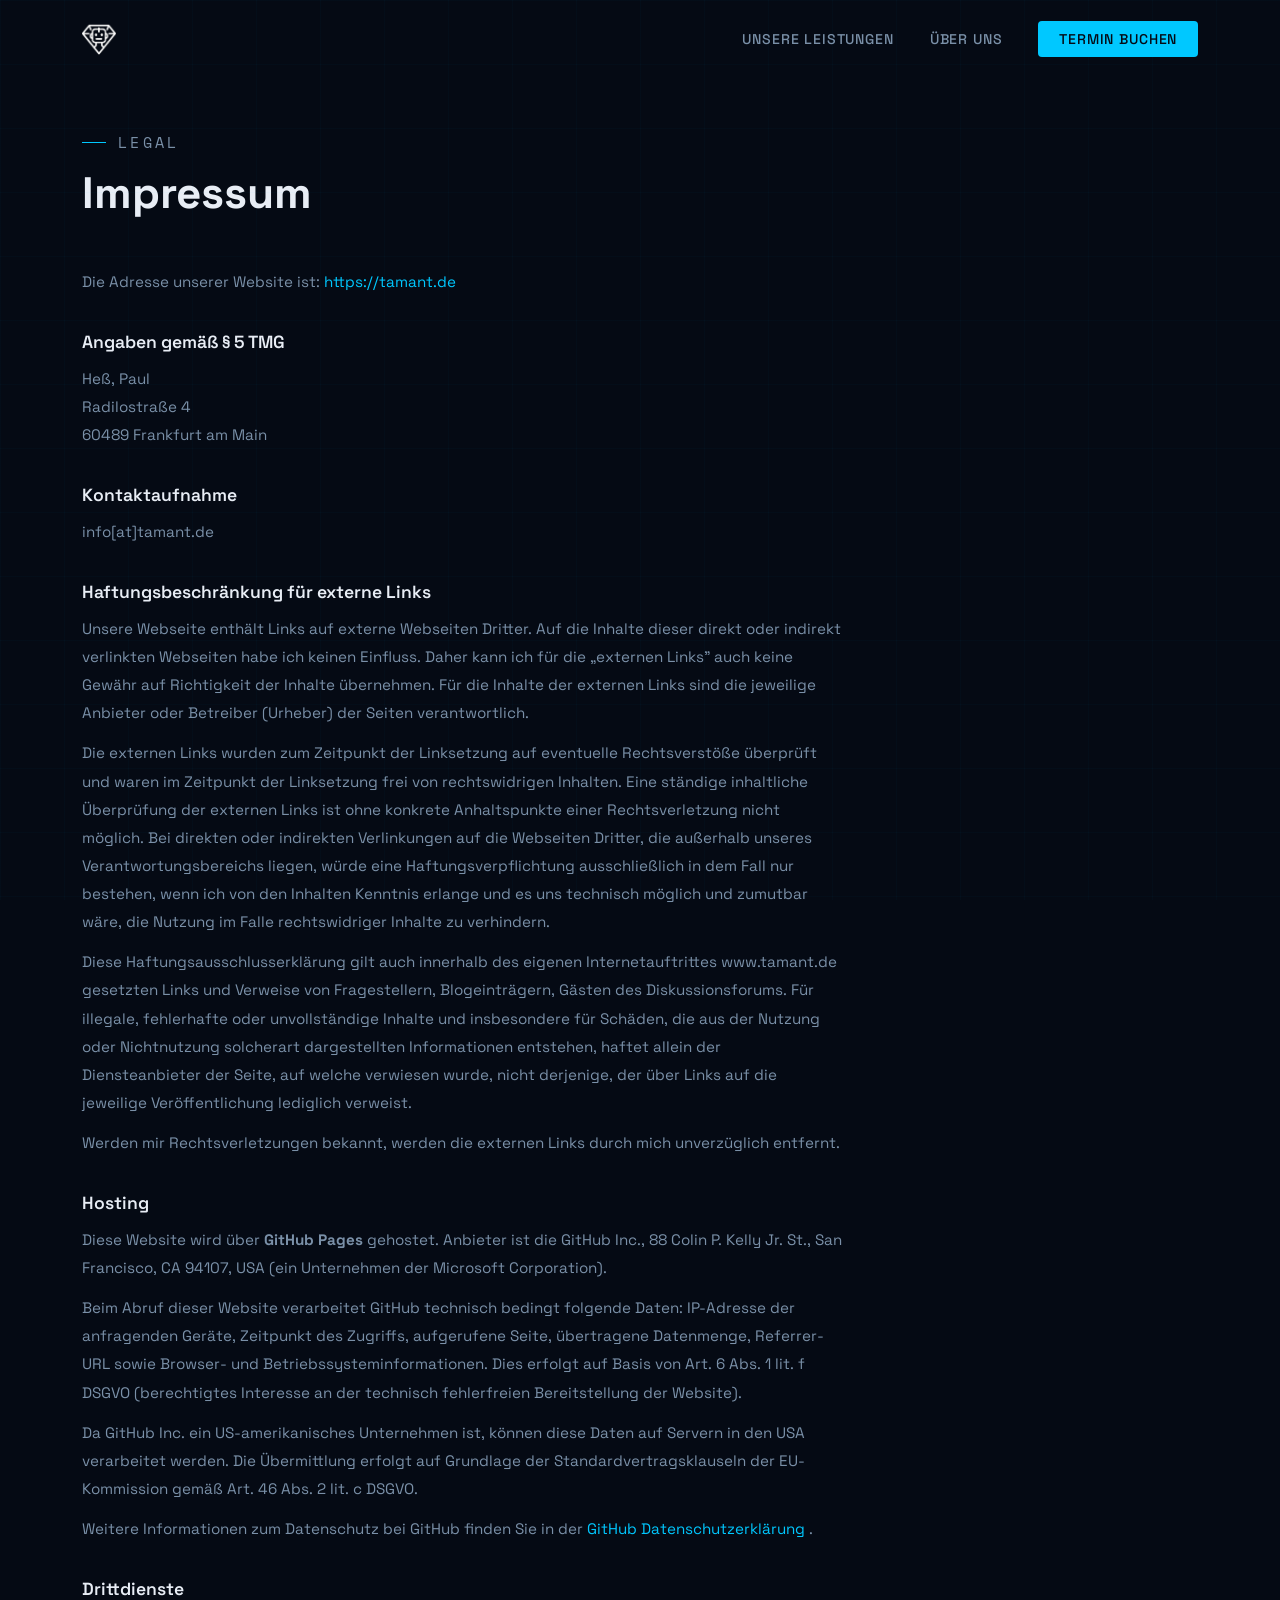
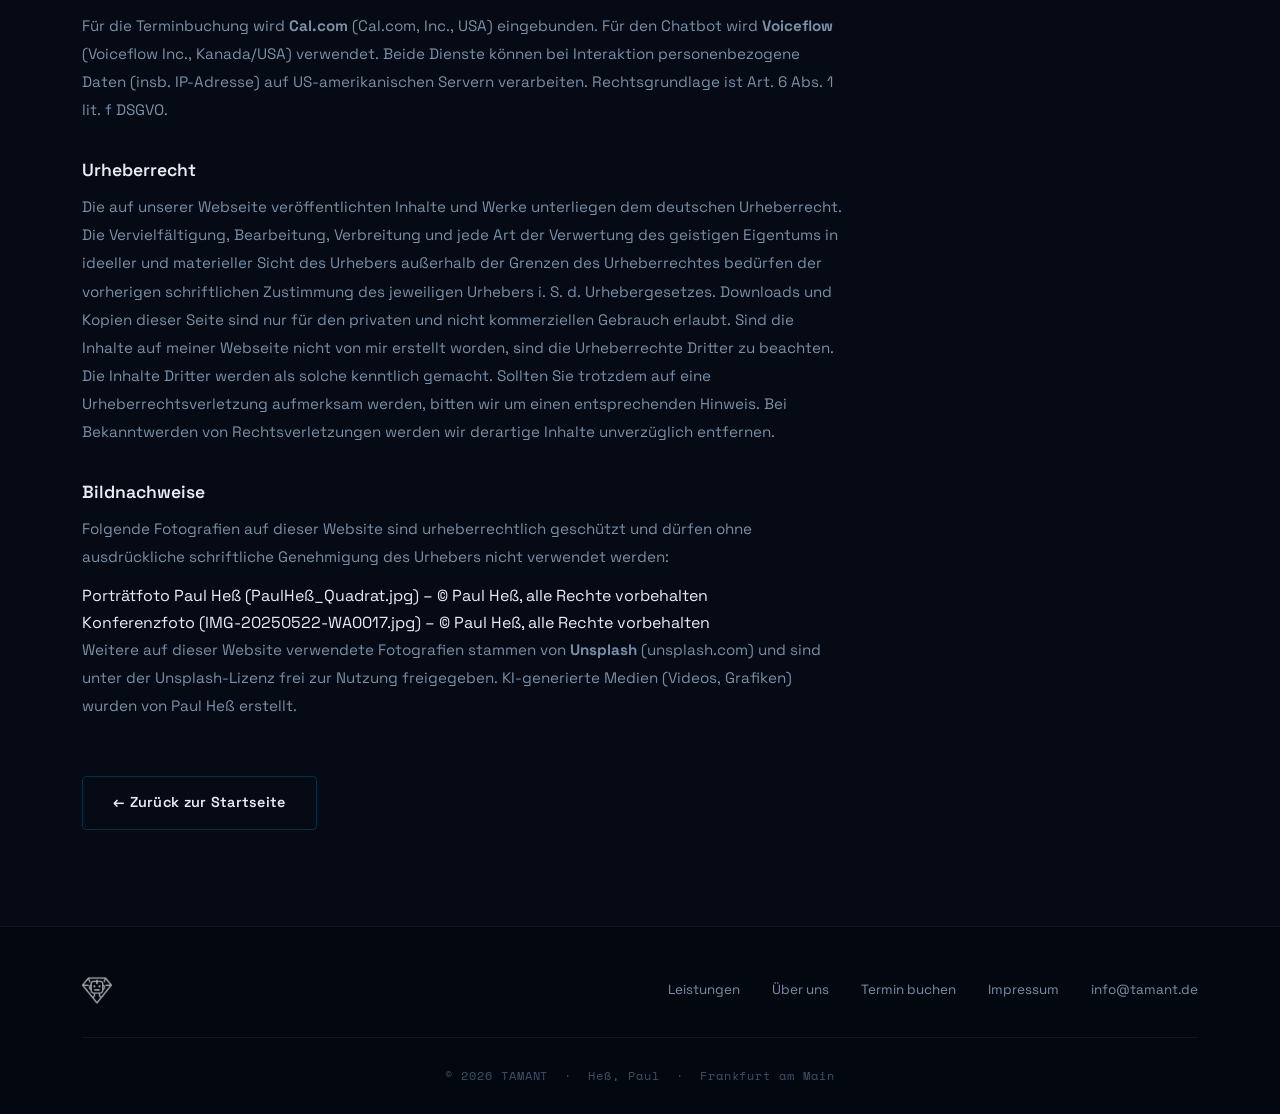
==== impressum.html @ e0c57c05 "Upload Tamant seite komplett" ====
<!DOCTYPE html>
<html lang="de">
<head>
  <meta charset="UTF-8">
  <meta name="viewport" content="width=device-width, initial-scale=1.0">
  <meta name="robots" content="noindex">
  <title>Impressum – TAMANT</title>
  <link rel="stylesheet" href="style.css">
  <link rel="icon" href="Multimedia/TAMANT Logo_schwarz.png" type="image/png">
</head>
<body>

  <!-- Navigation (always scrolled style on inner pages) -->
  <nav class="nav scrolled" id="nav">
    <div class="nav-inner">
      <a href="index.html" class="nav-logo" aria-label="TAMANT – Startseite">
        <img src="Multimedia/TAMANT Logo weiß_quadrat.png" alt="TAMANT Logo">
      </a>
      <ul class="nav-links" id="nav-links">
        <li><a href="index.html#leistungen">Unsere Leistungen</a></li>
        <li><a href="index.html#ueber-uns">Über uns</a></li>
        <li><a href="index.html#termin" class="nav-cta">Termin buchen</a></li>
      </ul>
      <button class="nav-toggle" id="nav-toggle" aria-label="Menü öffnen/schließen" aria-expanded="false">
        <span></span><span></span><span></span>
      </button>
    </div>
  </nav>

  <main class="impressum-page">
    <div class="container">
      <div class="impressum-content">

        <p class="section-tag">Legal</p>
        <h1 style="font-size:2.75rem; margin-bottom:3rem;">Impressum</h1>

        <p>Die Adresse unserer Website ist:
          <a href="https://tamant.de">https://tamant.de</a>
        </p>

        <h2>Angaben gemäß § 5 TMG</h2>
        <address>
          Heß, Paul<br>
          Radilostraße 4<br>
          60489 Frankfurt am Main
        </address>

        <h2>Kontaktaufnahme</h2>
        <p>info[at]tamant.de</p>

        <h2>Haftungsbeschränkung für externe Links</h2>
        <p>
          Unsere Webseite enthält Links auf externe Webseiten Dritter. Auf die
          Inhalte dieser direkt oder indirekt verlinkten Webseiten habe ich
          keinen Einfluss. Daher kann ich für die „externen Links" auch keine
          Gewähr auf Richtigkeit der Inhalte übernehmen. Für die Inhalte der
          externen Links sind die jeweilige Anbieter oder Betreiber (Urheber)
          der Seiten verantwortlich.
        </p>
        <p>
          Die externen Links wurden zum Zeitpunkt der Linksetzung auf
          eventuelle Rechtsverstöße überprüft und waren im Zeitpunkt der
          Linksetzung frei von rechtswidrigen Inhalten. Eine ständige
          inhaltliche Überprüfung der externen Links ist ohne konkrete
          Anhaltspunkte einer Rechtsverletzung nicht möglich. Bei direkten
          oder indirekten Verlinkungen auf die Webseiten Dritter, die außerhalb
          unseres Verantwortungsbereichs liegen, würde eine
          Haftungsverpflichtung ausschließlich in dem Fall nur bestehen, wenn
          ich von den Inhalten Kenntnis erlange und es uns technisch möglich
          und zumutbar wäre, die Nutzung im Falle rechtswidriger Inhalte zu
          verhindern.
        </p>
        <p>
          Diese Haftungsausschlusserklärung gilt auch innerhalb des eigenen
          Internetauftrittes www.tamant.de gesetzten Links und Verweise von
          Fragestellern, Blogeinträgern, Gästen des Diskussionsforums. Für
          illegale, fehlerhafte oder unvollständige Inhalte und insbesondere
          für Schäden, die aus der Nutzung oder Nichtnutzung solcherart
          dargestellten Informationen entstehen, haftet allein der
          Diensteanbieter der Seite, auf welche verwiesen wurde, nicht
          derjenige, der über Links auf die jeweilige Veröffentlichung lediglich
          verweist.
        </p>
        <p>
          Werden mir Rechtsverletzungen bekannt, werden die externen Links
          durch mich unverzüglich entfernt.
        </p>

        <h2>Hosting</h2>
        <p>
          Diese Website wird über <strong>GitHub Pages</strong> gehostet.
          Anbieter ist die GitHub Inc., 88 Colin P. Kelly Jr. St.,
          San Francisco, CA 94107, USA (ein Unternehmen der Microsoft
          Corporation).
        </p>
        <p>
          Beim Abruf dieser Website verarbeitet GitHub technisch bedingt
          folgende Daten: IP-Adresse der anfragenden Geräte, Zeitpunkt des
          Zugriffs, aufgerufene Seite, übertragene Datenmenge, Referrer-URL
          sowie Browser- und Betriebssysteminformationen. Dies erfolgt auf
          Basis von Art. 6 Abs. 1 lit. f DSGVO (berechtigtes Interesse an
          der technisch fehlerfreien Bereitstellung der Website).
        </p>
        <p>
          Da GitHub Inc. ein US-amerikanisches Unternehmen ist, können diese
          Daten auf Servern in den USA verarbeitet werden. Die Übermittlung
          erfolgt auf Grundlage der Standardvertragsklauseln der
          EU-Kommission gemäß Art. 46 Abs. 2 lit. c DSGVO.
        </p>
        <p>
          Weitere Informationen zum Datenschutz bei GitHub finden Sie in der
          <a href="https://docs.github.com/de/site-policy/privacy-policies/github-privacy-statement"
             target="_blank" rel="noopener noreferrer">
            GitHub Datenschutzerklärung
          </a>.
        </p>

        <h2>Drittdienste</h2>
        <p>
          Für die Terminbuchung wird <strong>Cal.com</strong> (Cal.com, Inc.,
          USA) eingebunden. Für den Chatbot wird <strong>Voiceflow</strong>
          (Voiceflow Inc., Kanada/USA) verwendet. Beide Dienste können bei
          Interaktion personenbezogene Daten (insb. IP-Adresse) auf
          US-amerikanischen Servern verarbeiten. Rechtsgrundlage ist
          Art. 6 Abs. 1 lit. f DSGVO.
        </p>

        <h2>Urheberrecht</h2>
        <p>
          Die auf unserer Webseite veröffentlichten Inhalte und Werke
          unterliegen dem deutschen Urheberrecht. Die Vervielfältigung,
          Bearbeitung, Verbreitung und jede Art der Verwertung des geistigen
          Eigentums in ideeller und materieller Sicht des Urhebers außerhalb
          der Grenzen des Urheberrechtes bedürfen der vorherigen schriftlichen
          Zustimmung des jeweiligen Urhebers i. S. d. Urhebergesetzes.
          Downloads und Kopien dieser Seite sind nur für den privaten und
          nicht kommerziellen Gebrauch erlaubt. Sind die Inhalte auf meiner
          Webseite nicht von mir erstellt worden, sind die Urheberrechte
          Dritter zu beachten. Die Inhalte Dritter werden als solche kenntlich
          gemacht. Sollten Sie trotzdem auf eine Urheberrechtsverletzung
          aufmerksam werden, bitten wir um einen entsprechenden Hinweis. Bei
          Bekanntwerden von Rechtsverletzungen werden wir derartige Inhalte
          unverzüglich entfernen.
        </p>

        <h2>Bildnachweise</h2>
        <p>
          Folgende Fotografien auf dieser Website sind urheberrechtlich
          geschützt und dürfen ohne ausdrückliche schriftliche Genehmigung
          des Urhebers nicht verwendet werden:
        </p>
        <ul>
          <li>Porträtfoto Paul Heß (PaulHeß_Quadrat.jpg) – © Paul Heß, alle Rechte vorbehalten</li>
          <li>Konferenzfoto (IMG-20250522-WA0017.jpg) – © Paul Heß, alle Rechte vorbehalten</li>
        </ul>
        <p>
          Weitere auf dieser Website verwendete Fotografien stammen von
          <strong>Unsplash</strong> (unsplash.com) und sind unter der
          Unsplash-Lizenz frei zur Nutzung freigegeben. KI-generierte Medien
          (Videos, Grafiken) wurden von Paul Heß erstellt.
        </p>

        <div style="margin-top:3.5rem;">
          <a href="index.html" class="btn btn-outline">← Zurück zur Startseite</a>
        </div>

      </div>
    </div>
  </main>

  <footer>
    <div class="container">
      <div class="footer-inner">
        <a href="index.html" class="footer-logo" aria-label="Zurück zur Startseite">
          <img src="Multimedia/TAMANT Logo weiß_quadrat.png" alt="TAMANT">
        </a>
        <nav class="footer-links" aria-label="Footer-Navigation">
          <a href="index.html#leistungen">Leistungen</a>
          <a href="index.html#ueber-uns">Über uns</a>
          <a href="index.html#termin">Termin buchen</a>
          <a href="impressum.html">Impressum</a>
          <a href="mailto:info@tamant.de">info@tamant.de</a>
        </nav>
      </div>
      <p class="footer-bottom">© 2026 TAMANT &nbsp;·&nbsp; Heß, Paul &nbsp;·&nbsp; Frankfurt am Main</p>
    </div>
  </footer>

  <!-- Voiceflow Chatbot -->
  <script>
    (function(d, t) {
      var v = d.createElement(t), s = d.getElementsByTagName(t)[0];
      v.onload = function() {
        window.voiceflow.chat.load({
          verify: { projectID: '68f63f50d2c4f43dfe952acd' },
          url: 'https://general-runtime.voiceflow.com',
          versionID: 'production',
          voice: {
            url: "https://runtime-api.voiceflow.com"
          }
        });
      };
      v.src = "https://cdn.voiceflow.com/widget-next/bundle.mjs";
      v.type = "text/javascript";
      s.parentNode.insertBefore(v, s);
    })(document, 'script');
  </script>

  <script src="script.js"></script>
</body>
</html>
---- style.css ----
/* ═══════════════════════════════════════════════════════════
   TAMANT – Main Stylesheet
   Dark Retrofuturistic Modern Theme
   ═══════════════════════════════════════════════════════════ */

@import url('https://fonts.googleapis.com/css2?family=Space+Grotesk:wght@300;400;500;600;700&family=Space+Mono:ital,wght@0,400;0,700;1,400&display=swap');

/* ─── Custom Properties ─── */
:root {
  --bg-primary:    #050a14;
  --bg-secondary:  #0b1322;
  --bg-card:       #0f1b2d;
  --bg-card-hover: #131f33;

  --accent:        #00c8ff;
  --accent-dim:    rgba(0, 200, 255, 0.12);
  --accent-purple: #6e3cdb;
  --accent-glow:   0 0 40px rgba(0, 200, 255, 0.18);

  --text-primary:  #e8edf5;
  --text-muted:    #7a90a8;
  --text-faint:    #3d5269;

  --border:        rgba(0, 200, 255, 0.2);
  --border-subtle: rgba(255, 255, 255, 0.06);
  --border-card:   rgba(255, 255, 255, 0.04);

  --font-main: 'Space Grotesk', system-ui, -apple-system, sans-serif;
  --font-mono: 'Space Mono', 'Courier New', monospace;

  --ease: cubic-bezier(0.4, 0, 0.2, 1);
  --transition: 0.3s var(--ease);
  --transition-slow: 0.6s var(--ease);

  --radius-sm:  4px;
  --radius:     8px;
  --radius-lg:  12px;
  --radius-xl:  20px;
}

/* ─── Reset & Base ─── */
*, *::before, *::after {
  box-sizing: border-box;
  margin: 0;
  padding: 0;
}

html {
  scroll-behavior: smooth;
  font-size: 16px;
}

body {
  font-family: var(--font-main);
  background-color: var(--bg-primary);
  color: var(--text-primary);
  line-height: 1.65;
  overflow-x: hidden;
  -webkit-font-smoothing: antialiased;
}

/* ── Subtle grid background ── */
body::before {
  content: '';
  position: fixed;
  inset: 0;
  background-image:
    linear-gradient(rgba(0, 200, 255, 0.025) 1px, transparent 1px),
    linear-gradient(90deg, rgba(0, 200, 255, 0.025) 1px, transparent 1px);
  background-size: 64px 64px;
  pointer-events: none;
  z-index: 0;
}

img  { max-width: 100%; height: auto; display: block; }
a    { color: var(--accent); text-decoration: none; transition: var(--transition); }
a:hover { color: #fff; }
ul, ol { list-style: none; }

/* ─── Typography ─── */
h1, h2, h3, h4 { line-height: 1.18; font-weight: 700; }

h1 { font-size: clamp(2.6rem, 6.5vw, 5.2rem); }
h2 { font-size: clamp(1.8rem, 4vw,   3.2rem); }
h3 { font-size: clamp(1.15rem, 2.5vw, 1.6rem); }
h4 { font-size: 1rem; font-weight: 600; }

.accent { color: var(--accent); }
.mono   { font-family: var(--font-mono); }

/* ─── Layout ─── */
.container {
  max-width: 1180px;
  margin: 0 auto;
  padding: 0 2rem;
}

section { position: relative; z-index: 1; }

/* ─── Section Anatomy ─── */
.section-tag {
  font-family: var(--font-mono);
  font-size: 0.72rem;
  letter-spacing: 0.22em;
  text-transform: uppercase;
  color: var(--accent);
  margin-bottom: 1rem;
  display: flex;
  align-items: center;
  gap: 0.75rem;
}
.section-tag::before {
  content: '';
  display: block;
  width: 1.5rem;
  height: 1px;
  background: var(--accent);
  flex-shrink: 0;
}

.section-title  { margin-bottom: 1.25rem; }
.section-desc   {
  color: var(--text-muted);
  max-width: 620px;
  font-size: 1.05rem;
  line-height: 1.75;
}

/* ─── Buttons ─── */
.btn {
  display: inline-flex;
  align-items: center;
  gap: 0.5rem;
  padding: 0.875rem 1.875rem;
  border-radius: var(--radius-sm);
  font-family: var(--font-main);
  font-weight: 600;
  font-size: 0.9rem;
  letter-spacing: 0.02em;
  transition: var(--transition);
  cursor: pointer;
  border: none;
  white-space: nowrap;
}

.btn-primary {
  background: var(--accent);
  color: var(--bg-primary);
}
.btn-primary:hover {
  background: #fff;
  color: var(--bg-primary);
  transform: translateY(-2px);
  box-shadow: 0 8px 28px rgba(0, 200, 255, 0.35);
}

.btn-outline {
  background: transparent;
  border: 1px solid var(--border);
  color: var(--text-primary);
}
.btn-outline:hover {
  border-color: var(--accent);
  color: var(--accent);
  transform: translateY(-2px);
}

/* ─── Navigation ─── */
.nav {
  position: fixed;
  top: 0; left: 0; right: 0;
  z-index: 1000;
  padding: 1.4rem 0;
  transition: var(--transition);
}
.nav.scrolled {
  background: rgba(5, 10, 20, 0.92);
  backdrop-filter: blur(24px);
  -webkit-backdrop-filter: blur(24px);
  border-bottom: 1px solid var(--border-subtle);
  padding: 1rem 0;
}

.nav-inner {
  display: flex;
  align-items: center;
  justify-content: space-between;
  max-width: 1180px;
  margin: 0 auto;
  padding: 0 2rem;
}

.nav-logo img { height: 34px; width: auto; }

.nav-links {
  display: flex;
  align-items: center;
  gap: 2.25rem;
}
.nav-links a {
  color: var(--text-muted);
  font-size: 0.88rem;
  font-weight: 500;
  letter-spacing: 0.06em;
  text-transform: uppercase;
}
.nav-links a:hover,
.nav-links a.active { color: var(--text-primary); }

.nav-cta {
  background: var(--accent);
  color: var(--bg-primary) !important;
  padding: 0.55rem 1.3rem;
  border-radius: var(--radius-sm);
  font-weight: 700;
  letter-spacing: 0.04em;
}
.nav-cta:hover {
  background: #fff !important;
  color: var(--bg-primary) !important;
}

/* Mobile toggle */
.nav-toggle {
  display: none;
  flex-direction: column;
  gap: 5px;
  cursor: pointer;
  background: none;
  border: none;
  padding: 4px;
  z-index: 1001;
}
.nav-toggle span {
  display: block;
  width: 24px; height: 2px;
  background: var(--text-primary);
  transition: var(--transition);
  transform-origin: center;
}
.nav-toggle.open span:nth-child(1) { transform: translateY(7px) rotate(45deg); }
.nav-toggle.open span:nth-child(2) { opacity: 0; }
.nav-toggle.open span:nth-child(3) { transform: translateY(-7px) rotate(-45deg); }

/* ─── Hero ─── */
.hero {
  min-height: 100vh;
  display: flex;
  align-items: center;
  position: relative;
  overflow: hidden;
  padding-top: 5rem;
}

.hero-video {
  position: absolute;
  inset: 0;
  z-index: 0;
}
.hero-video video {
  width: 100%; height: 100%;
  object-fit: cover;
  opacity: 0.22;
}
.hero-overlay {
  position: absolute;
  inset: 0;
  background: linear-gradient(
    135deg,
    rgba(5, 10, 20, 0.88) 0%,
    rgba(5, 10, 20, 0.35) 55%,
    rgba(5, 10, 20, 0.85) 100%
  );
  z-index: 1;
}

.hero-content {
  position: relative;
  z-index: 2;
  max-width: 1180px;
  margin: 0 auto;
  padding: 0 2rem;
}

.hero-label {
  font-family: var(--font-mono);
  font-size: 0.75rem;
  letter-spacing: 0.22em;
  text-transform: uppercase;
  color: var(--accent);
  margin-bottom: 1.75rem;
  display: flex;
  align-items: center;
  gap: 0.8rem;
}
.hero-label::before {
  content: '';
  display: block;
  width: 2rem; height: 1px;
  background: var(--accent);
}

.hero h1 {
  max-width: 840px;
  margin-bottom: 1.5rem;
  background: linear-gradient(145deg, #ffffff 30%, #a8d8f0 70%, var(--accent) 100%);
  -webkit-background-clip: text;
  -webkit-text-fill-color: transparent;
  background-clip: text;
}

.hero-sub {
  font-size: 1.15rem;
  color: var(--text-muted);
  max-width: 580px;
  margin-bottom: 2.75rem;
  line-height: 1.75;
}

.hero-actions {
  display: flex;
  gap: 1rem;
  flex-wrap: wrap;
}

/* Scroll indicator */
.scroll-hint {
  position: absolute;
  bottom: 2.5rem;
  left: 50%;
  transform: translateX(-50%);
  z-index: 2;
  display: flex;
  flex-direction: column;
  align-items: center;
  gap: 0.5rem;
  color: var(--text-faint);
  font-family: var(--font-mono);
  font-size: 0.65rem;
  letter-spacing: 0.15em;
  text-transform: uppercase;
  animation: bounce 2.5s ease-in-out infinite;
}
.scroll-hint::after {
  content: '';
  display: block;
  width: 1px; height: 2.5rem;
  background: linear-gradient(to bottom, var(--text-faint), transparent);
}
@keyframes bounce {
  0%, 100% { transform: translateX(-50%) translateY(0); }
  50%       { transform: translateX(-50%) translateY(6px); }
}

/* ─── Divider ─── */
.divider {
  height: 1px;
  background: linear-gradient(90deg, transparent, var(--border), transparent);
}

/* ─── Services Section ─── */
.services {
  padding: 7rem 0;
  background: var(--bg-secondary);
}

.services-header {
  display: flex;
  justify-content: space-between;
  align-items: flex-end;
  gap: 2rem;
  margin-bottom: 4rem;
  flex-wrap: wrap;
}
.services-header .section-desc { margin-bottom: 0; }

.services-grid {
  display: grid;
  grid-template-columns: repeat(3, 1fr);
  gap: 1.25rem;
  margin-bottom: 5rem;
}

.service-card {
  background: var(--bg-card);
  border: 1px solid var(--border-card);
  border-radius: var(--radius);
  padding: 2.5rem 2rem 2rem;
  transition: var(--transition);
  position: relative;
  overflow: hidden;
  display: flex;
  flex-direction: column;
}
.service-card::before {
  content: '';
  position: absolute;
  top: 0; left: 0; right: 0;
  height: 2px;
  background: linear-gradient(90deg, var(--accent-purple), var(--accent));
  transform: scaleX(0);
  transform-origin: left;
  transition: var(--transition);
}
.service-card:hover {
  border-color: var(--border);
  background: var(--bg-card-hover);
  transform: translateY(-5px);
  box-shadow: var(--accent-glow);
}
.service-card:hover::before { transform: scaleX(1); }

.service-num {
  font-family: var(--font-mono);
  font-size: 0.7rem;
  color: var(--text-faint);
  letter-spacing: 0.15em;
  margin-bottom: 1.25rem;
}
.service-icon {
  font-size: 1.4rem;
  color: var(--accent);
  margin-bottom: 1.25rem;
  line-height: 1;
}
.service-card h3 {
  font-size: 1.1rem;
  margin-bottom: 0.875rem;
}
.service-card p {
  color: var(--text-muted);
  font-size: 0.93rem;
  line-height: 1.72;
  flex: 1;
}
.card-cta {
  display: inline-flex;
  align-items: center;
  gap: 0.5rem;
  margin-top: 1.75rem;
  font-size: 0.82rem;
  font-weight: 600;
  color: var(--accent);
  letter-spacing: 0.06em;
  text-transform: uppercase;
  transition: var(--transition);
}
.card-cta::after { content: '→'; transition: var(--transition); }
.service-card:hover .card-cta::after { margin-left: 4px; }

/* Pricing block */
.pricing-block {
  display: grid;
  grid-template-columns: 1fr 1fr;
  gap: 4rem;
  align-items: center;
  padding: 4.5rem 0;
  border-top: 1px solid var(--border-subtle);
}
.pricing-visual {
  border-radius: var(--radius);
  overflow: hidden;
  border: 1px solid var(--border-subtle);
  position: relative;
}
.pricing-visual img {
  width: 100%; height: 380px;
  object-fit: cover;
  filter: saturate(0.35) brightness(0.75);
  transition: 0.5s var(--ease);
}
.pricing-visual:hover img {
  filter: saturate(0.6) brightness(0.85);
}
.pricing-visual::after {
  content: '';
  position: absolute;
  inset: 0;
  background: linear-gradient(135deg, rgba(0,200,255,0.06), transparent);
  pointer-events: none;
}

.pricing-text .section-tag { margin-bottom: 0.75rem; }
.pricing-text h3 { margin-bottom: 1.25rem; }
.pricing-text p  {
  color: var(--text-muted);
  line-height: 1.8;
  margin-bottom: 0.875rem;
  font-size: 0.97rem;
}
.pricing-text .btn-group {
  display: flex;
  gap: 0.875rem;
  flex-wrap: wrap;
  margin-top: 2rem;
}

/* KI Critical */
.ki-critical {
  background: linear-gradient(135deg, rgba(110, 60, 219, 0.08), rgba(0, 200, 255, 0.04));
  border: 1px solid rgba(110, 60, 219, 0.25);
  border-radius: var(--radius);
  padding: 3rem 3rem 2.5rem;
  position: relative;
  overflow: hidden;
}
.ki-critical::before {
  content: '';
  position: absolute;
  top: -40px; right: -40px;
  width: 180px; height: 180px;
  border-radius: 50%;
  background: radial-gradient(circle, rgba(110, 60, 219, 0.12), transparent 70%);
  pointer-events: none;
}
.ki-critical h3 {
  margin-bottom: 1rem;
  font-size: 1.4rem;
}
.ki-critical p {
  color: var(--text-muted);
  line-height: 1.8;
  margin-bottom: 0.875rem;
  font-size: 0.97rem;
  max-width: 760px;
}

/* ─── Stats Section ─── */
.stats-section {
  padding: 6rem 0;
  position: relative;
  overflow: hidden;
}
.stats-bg {
  position: absolute;
  inset: 0;
  z-index: 0;
}
.stats-bg img {
  width: 100%; height: 100%;
  object-fit: cover;
  opacity: 0.07;
  filter: grayscale(0.3) brightness(1.2);
}
.stats-bg::after {
  content: '';
  position: absolute;
  inset: 0;
  background: linear-gradient(
    to bottom,
    var(--bg-secondary),
    rgba(5, 10, 20, 0.5) 50%,
    var(--bg-primary)
  );
}
.stats-inner {
  position: relative;
  z-index: 1;
}
.stats-grid {
  display: grid;
  grid-template-columns: repeat(3, 1fr);
  gap: 1.5rem;
}
.stat-card {
  text-align: center;
  padding: 3rem 2rem;
  background: rgba(11, 19, 34, 0.82);
  backdrop-filter: blur(12px);
  border: 1px solid var(--border-subtle);
  border-radius: var(--radius);
}
.stat-number {
  display: block;
  font-family: var(--font-mono);
  font-size: 3.2rem;
  font-weight: 700;
  color: var(--accent);
  margin-bottom: 0.6rem;
  line-height: 1;
}
.stat-label {
  font-size: 1.05rem;
  font-weight: 600;
  margin-bottom: 0.875rem;
}
.stat-desc {
  font-size: 0.89rem;
  color: var(--text-muted);
  line-height: 1.65;
}

/* ─── About Section ─── */
.about { padding: 7rem 0; }

.about-split {
  display: grid;
  grid-template-columns: 1fr 1fr;
  gap: 5rem;
  align-items: center;
}
.about-split + .about-split {
  margin-top: 6rem;
}

.about-image {
  position: relative;
  border-radius: var(--radius-lg);
  overflow: hidden;
  border: 1px solid var(--border-subtle);
}
.about-image img {
  width: 100%;
  height: 460px;
  object-fit: cover;
  filter: saturate(0.4) brightness(0.82);
  transition: 0.5s var(--ease);
  display: block;
}
.about-image:hover img {
  filter: saturate(0.6) brightness(0.9);
  transform: scale(1.02);
}
.about-image::after {
  content: '';
  position: absolute;
  inset: 0;
  background: linear-gradient(135deg, rgba(0,200,255,0.05), transparent);
  pointer-events: none;
}

.about-text .section-desc {
  max-width: 100%;
  margin-bottom: 1.5rem;
}
.about-text p {
  color: var(--text-muted);
  line-height: 1.85;
  margin-bottom: 1rem;
  font-size: 0.97rem;
}
.about-actions {
  display: flex;
  gap: 0.875rem;
  flex-wrap: wrap;
  margin-top: 2rem;
}

.feature-list { margin: 1.75rem 0; }
.feature-list li {
  display: flex;
  align-items: flex-start;
  gap: 0.875rem;
  padding: 0.875rem 0;
  border-bottom: 1px solid var(--border-subtle);
  color: var(--text-muted);
  font-size: 0.95rem;
  line-height: 1.7;
}
.feature-list li:last-child { border-bottom: none; }
.feature-list li::before {
  content: '✴';
  color: var(--accent);
  flex-shrink: 0;
  margin-top: 2px;
  font-size: 0.8rem;
}

/* ─── Team Section ─── */
.team-section { padding: 7rem 0; background: var(--bg-secondary); }

.team-header { text-align: center; margin-bottom: 4rem; }

.team-card {
  display: grid;
  grid-template-columns: 280px 1fr;
  gap: 4rem;
  align-items: center;
  max-width: 880px;
  margin: 0 auto;
  background: var(--bg-card);
  border: 1px solid var(--border-subtle);
  border-radius: var(--radius-lg);
  padding: 3rem;
  transition: var(--transition);
}
.team-card:hover {
  border-color: var(--border);
  box-shadow: var(--accent-glow);
}

.team-photo { position: relative; }
.team-photo img {
  width: 100%;
  aspect-ratio: 1;
  object-fit: cover;
  border-radius: var(--radius);
  filter: saturate(0.45);
  border: 1px solid var(--border);
  transition: 0.5s var(--ease);
}
.team-card:hover .team-photo img { filter: saturate(0.7); }
.team-photo::after {
  content: '';
  position: absolute;
  inset: 0;
  border-radius: var(--radius);
  background: linear-gradient(135deg, rgba(0,200,255,0.08), transparent);
  pointer-events: none;
}

.team-info h3 { font-size: 1.5rem; margin-bottom: 0.35rem; }
.team-role {
  font-family: var(--font-mono);
  font-size: 0.72rem;
  color: var(--accent);
  letter-spacing: 0.16em;
  text-transform: uppercase;
  margin-bottom: 1.25rem;
}
.team-info p {
  color: var(--text-muted);
  line-height: 1.78;
  font-size: 0.93rem;
  margin-bottom: 1.75rem;
}
.team-links {
  display: flex;
  gap: 0.75rem;
  flex-wrap: wrap;
}
.team-links a {
  display: inline-flex;
  align-items: center;
  gap: 0.4rem;
  font-size: 0.82rem;
  color: var(--text-muted);
  padding: 0.45rem 0.875rem;
  border: 1px solid var(--border-subtle);
  border-radius: var(--radius-sm);
  transition: var(--transition);
}
.team-links a:hover {
  color: var(--accent);
  border-color: var(--border);
  background: var(--accent-dim);
}

/* Scientific focus block */
.sci-block {
  display: grid;
  grid-template-columns: 1fr 1fr;
  gap: 5rem;
  align-items: center;
  max-width: 960px;
  margin: 4rem auto 0;
  padding-top: 4rem;
  border-top: 1px solid var(--border-subtle);
}
.sci-image {
  border-radius: var(--radius);
  overflow: hidden;
  border: 1px solid var(--border-subtle);
}
.sci-image img {
  width: 100%; height: 340px;
  object-fit: cover;
  filter: saturate(0.4) brightness(0.8);
  transition: 0.5s var(--ease);
}
.sci-image:hover img { filter: saturate(0.65) brightness(0.9); }
.sci-text h3 { margin-bottom: 1rem; }
.sci-text p {
  color: var(--text-muted);
  line-height: 1.8;
  font-size: 0.95rem;
  margin-bottom: 1.25rem;
}

/* ─── Publications Section ─── */
.publications { padding: 7rem 0; }

.pub-grid {
  display: grid;
  grid-template-columns: repeat(3, 1fr);
  gap: 1.25rem;
  margin-top: 3.5rem;
}

.pub-card {
  background: var(--bg-card);
  border: 1px solid var(--border-card);
  border-radius: var(--radius);
  padding: 2rem;
  transition: var(--transition);
  display: flex;
  flex-direction: column;
}
.pub-card:hover {
  border-color: var(--border);
  background: var(--bg-card-hover);
  transform: translateY(-4px);
}
.pub-tag {
  font-family: var(--font-mono);
  font-size: 0.67rem;
  color: var(--accent);
  letter-spacing: 0.15em;
  text-transform: uppercase;
  margin-bottom: 0.875rem;
}
.pub-award {
  display: inline-flex;
  align-items: center;
  gap: 0.3rem;
  font-size: 0.67rem;
  color: #f59e0b;
  font-family: var(--font-mono);
  letter-spacing: 0.1em;
  text-transform: uppercase;
  background: rgba(245, 158, 11, 0.1);
  border: 1px solid rgba(245, 158, 11, 0.2);
  padding: 0.25rem 0.6rem;
  border-radius: var(--radius-sm);
  margin-bottom: 0.875rem;
  width: fit-content;
}
.pub-card h4 {
  font-size: 0.92rem;
  line-height: 1.55;
  margin-bottom: 0.875rem;
  flex: 1;
}
.pub-card p {
  font-size: 0.83rem;
  color: var(--text-muted);
  margin-bottom: 1rem;
  line-height: 1.6;
}
.pub-card a {
  font-size: 0.8rem;
  font-weight: 600;
  letter-spacing: 0.05em;
  margin-top: auto;
}
.pub-card a:hover { color: #fff; }

/* ─── Projects Section ─── */
.projects { padding: 7rem 0; background: var(--bg-secondary); }

.projects-grid {
  display: grid;
  grid-template-columns: 1fr 1fr;
  gap: 1.25rem;
  margin-top: 3.5rem;
}

.project-card {
  background: var(--bg-card);
  border: 1px solid var(--border-card);
  border-radius: var(--radius);
  padding: 2.75rem 2.5rem;
  transition: var(--transition);
  display: flex;
  flex-direction: column;
}
.project-card:hover {
  border-color: var(--border);
  background: var(--bg-card-hover);
  transform: translateY(-4px);
  box-shadow: var(--accent-glow);
}
.project-num {
  font-family: var(--font-mono);
  font-size: 0.72rem;
  color: var(--text-faint);
  letter-spacing: 0.15em;
  margin-bottom: 1.25rem;
}
.project-card h3 {
  font-size: 1.15rem;
  margin-bottom: 1rem;
}
.project-card p {
  color: var(--text-muted);
  font-size: 0.93rem;
  line-height: 1.75;
  margin-bottom: 1.75rem;
  flex: 1;
}
.project-card .btn-outline { font-size: 0.83rem; padding: 0.55rem 1.1rem; }

/* ─── Booking / CTA Section ─── */
.booking {
  padding: 8rem 0;
  position: relative;
  overflow: hidden;
}
.booking-bg {
  position: absolute;
  inset: 0;
  z-index: 0;
}
.booking-bg img {
  width: 100%; height: 100%;
  object-fit: cover;
  opacity: 0.07;
  filter: grayscale(0.4);
}
.booking-bg::after {
  content: '';
  position: absolute;
  inset: 0;
  background: linear-gradient(
    to bottom,
    var(--bg-primary),
    rgba(5, 10, 20, 0.65) 50%,
    var(--bg-primary)
  );
}
/* Glow pulse */
.booking::before {
  content: '';
  position: absolute;
  top: 50%; left: 50%;
  transform: translate(-50%, -50%);
  width: 700px; height: 700px;
  background: radial-gradient(circle, rgba(0,200,255,0.07) 0%, transparent 65%);
  pointer-events: none;
  z-index: 1;
  animation: pulse 5s ease-in-out infinite;
}
@keyframes pulse {
  0%, 100% { opacity: 0.6; transform: translate(-50%, -50%) scale(0.95); }
  50%       { opacity: 1;   transform: translate(-50%, -50%) scale(1.05); }
}

.booking-inner {
  position: relative;
  z-index: 2;
  text-align: center;
}
.booking-inner .section-tag,
.booking-inner .section-tag::before {
  margin-left: auto;
  margin-right: auto;
  justify-content: center;
}
.booking-inner .section-title {
  max-width: 700px;
  margin: 0 auto 1.25rem;
}
.booking-inner .section-desc {
  margin: 0 auto 2.5rem;
  text-align: center;
}

/* cal.com inline embed container */
#cal-booking {
  max-width: 900px;
  margin: 0 auto;
  border-radius: var(--radius-lg);
  overflow: hidden;
  border: 1px solid var(--border-subtle);
  background: var(--bg-card);
}

/* ─── Footer ─── */
footer {
  background: #030710;
  border-top: 1px solid var(--border-subtle);
  padding: 3rem 0 1.75rem;
}
.footer-inner {
  display: flex;
  justify-content: space-between;
  align-items: center;
  flex-wrap: wrap;
  gap: 1.5rem;
  padding-bottom: 2rem;
  margin-bottom: 1.75rem;
  border-bottom: 1px solid var(--border-subtle);
}
.footer-logo img { height: 30px; opacity: 0.65; transition: var(--transition); }
.footer-logo:hover img { opacity: 1; }
.footer-links { display: flex; gap: 2rem; flex-wrap: wrap; }
.footer-links a { font-size: 0.84rem; color: var(--text-muted); }
.footer-links a:hover { color: var(--text-primary); }
.footer-bottom {
  font-size: 0.75rem;
  color: var(--text-faint);
  text-align: center;
  font-family: var(--font-mono);
  letter-spacing: 0.08em;
}

/* ─── Animations ─── */
.fade-up {
  opacity: 0;
  transform: translateY(28px);
  transition: opacity 0.65s var(--ease), transform 0.65s var(--ease);
}
.fade-up.visible { opacity: 1; transform: translateY(0); }
.delay-1 { transition-delay: 0.1s; }
.delay-2 { transition-delay: 0.2s; }
.delay-3 { transition-delay: 0.3s; }
.delay-4 { transition-delay: 0.4s; }

/* ─── Impressum Page ─── */
.impressum-page {
  padding-top: 8rem;
  padding-bottom: 6rem;
  min-height: 80vh;
}
.impressum-content { max-width: 760px; }
.impressum-content h2 {
  font-size: 1.1rem;
  margin: 2.25rem 0 0.75rem;
  color: var(--text-primary);
  font-weight: 600;
}
.impressum-content p,
.impressum-content address {
  color: var(--text-muted);
  line-height: 1.85;
  font-size: 0.95rem;
  font-style: normal;
  margin-bottom: 0.75rem;
}
.impressum-content .note {
  font-size: 0.8rem;
  color: var(--text-faint);
  margin-top: 2rem;
  font-family: var(--font-mono);
}

/* ─── Responsive ─── */
@media (max-width: 1024px) {
  .services-grid { grid-template-columns: 1fr 1fr; }
  .pub-grid       { grid-template-columns: 1fr 1fr; }
  .about-split    { gap: 3rem; }
  .sci-block      { gap: 3rem; }
}

@media (max-width: 768px) {
  h1 { font-size: 2.5rem; }
  h2 { font-size: 2rem; }

  .nav-links {
    display: none;
    position: fixed;
    inset: 0;
    background: var(--bg-primary);
    flex-direction: column;
    align-items: center;
    justify-content: center;
    gap: 2.25rem;
    z-index: 1000;
    border: none;
  }
  .nav-links.open { display: flex; }
  .nav-links a { font-size: 1.1rem; }
  .nav-toggle { display: flex; }

  .services-grid   { grid-template-columns: 1fr; }
  .pricing-block   { grid-template-columns: 1fr; }
  .stats-grid      { grid-template-columns: 1fr; }
  .about-split     { grid-template-columns: 1fr; gap: 2.5rem; }
  .about-split:nth-child(2) .about-image { order: -1; }
  .team-card       { grid-template-columns: 1fr; gap: 2rem; }
  .sci-block       { grid-template-columns: 1fr; gap: 2.5rem; }
  .pub-grid        { grid-template-columns: 1fr; }
  .projects-grid   { grid-template-columns: 1fr; }
  .services-header { flex-direction: column; align-items: flex-start; }
  .footer-inner    { flex-direction: column; text-align: center; }
  .footer-links    { justify-content: center; }
  .about-image img { height: 300px; }
  .sci-image img   { height: 260px; }
}

@media (max-width: 480px) {
  .container { padding: 0 1.25rem; }
  .hero-content { padding: 0 1.25rem; }
  .nav-inner { padding: 0 1.25rem; }
  .booking-inner .btn { width: 100%; justify-content: center; }
}
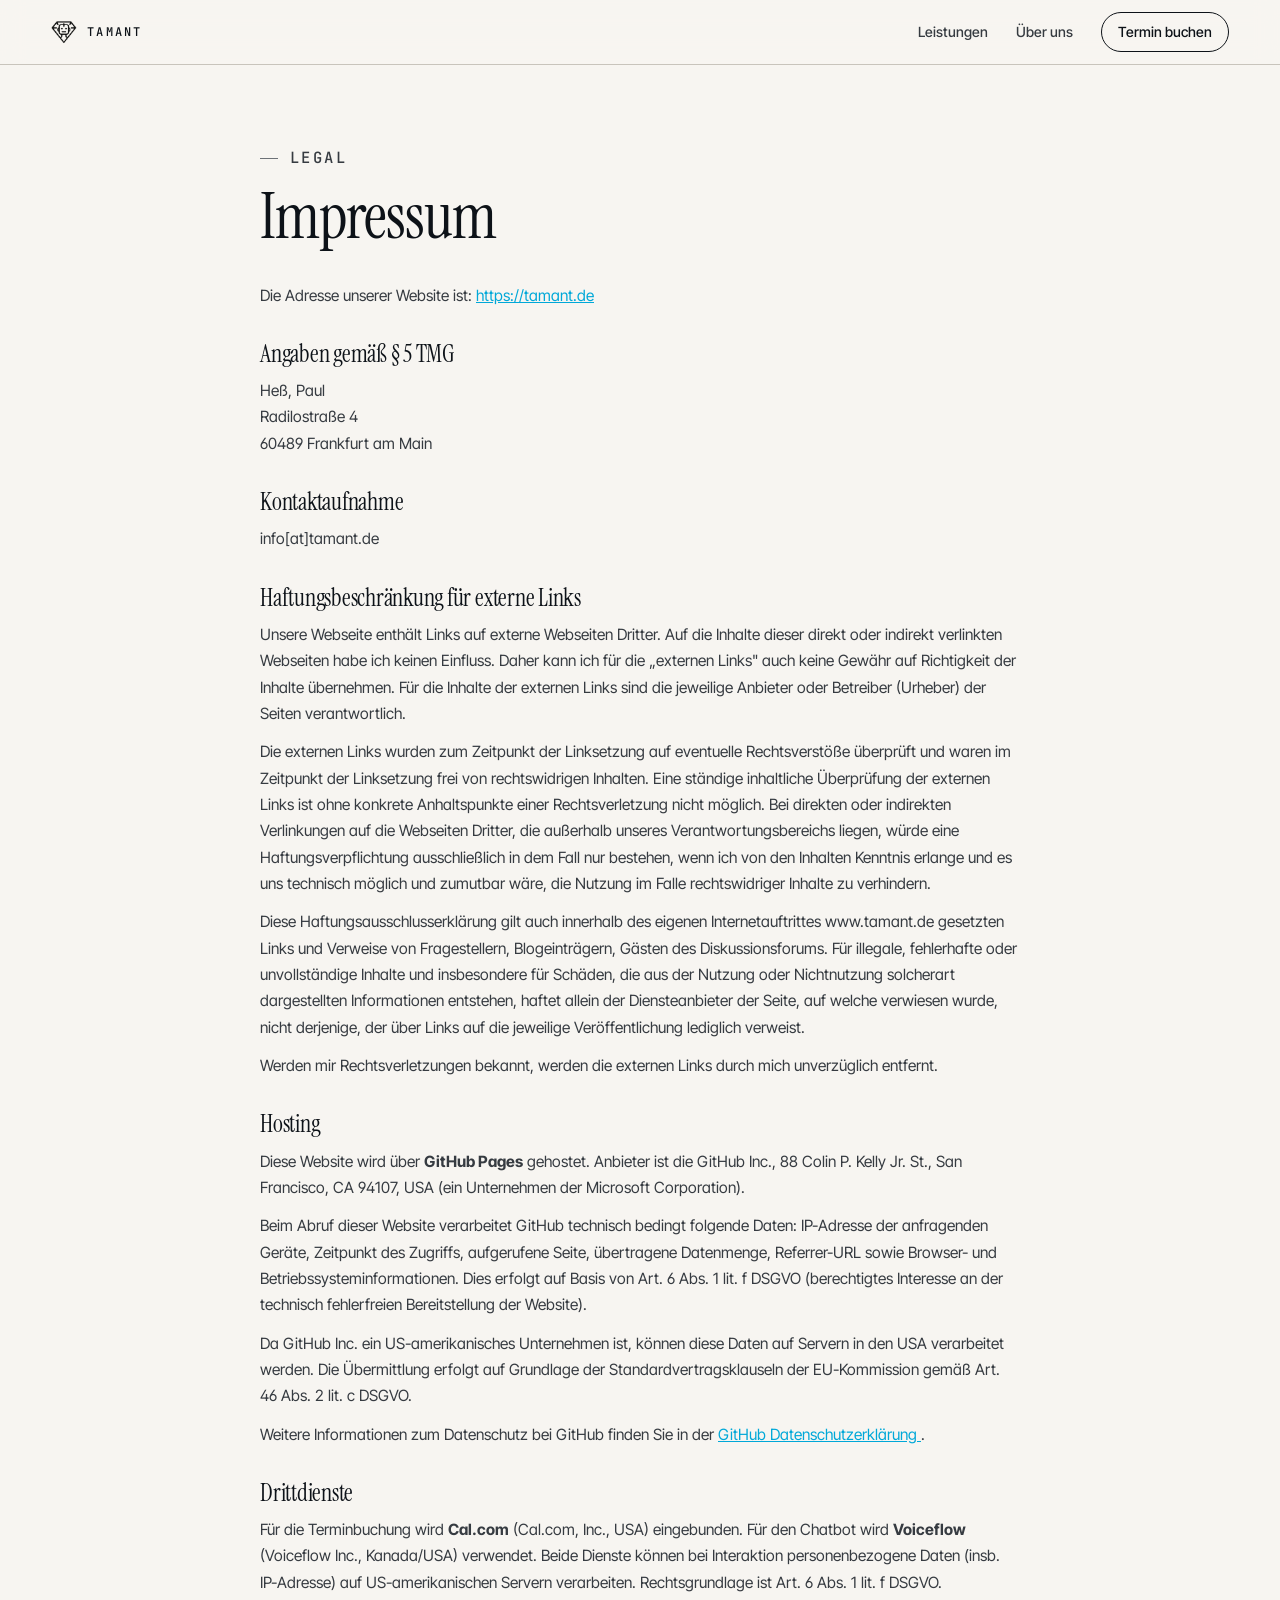
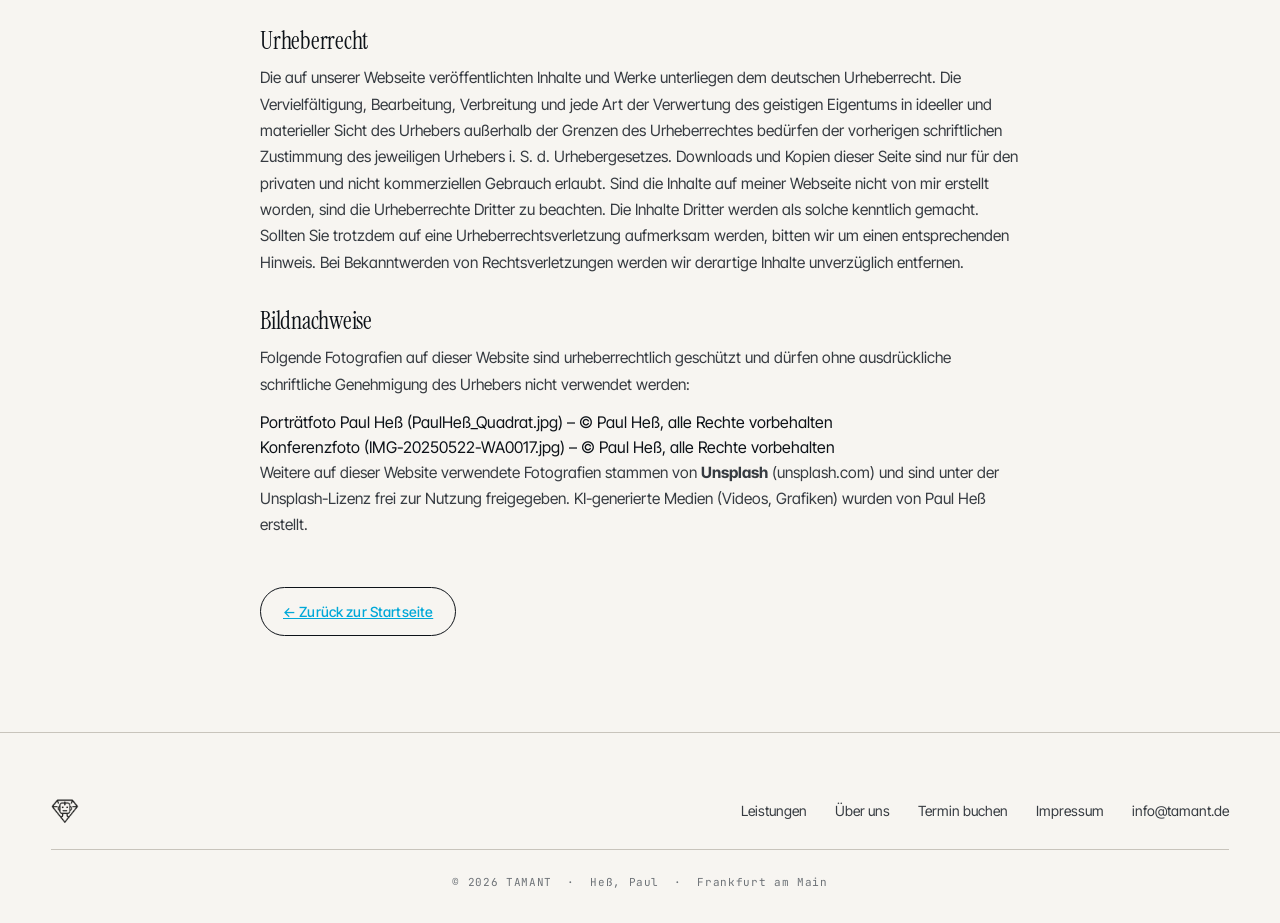
==== commit 9b8627e8: "Claude Design Änderungen" ====
--- a/impressum.html
+++ b/impressum.html
@@ -3,21 +3,21 @@
 <head>
   <meta charset="UTF-8">
   <meta name="viewport" content="width=device-width, initial-scale=1.0">
-  <meta name="robots" content="noindex">
   <title>Impressum – TAMANT</title>
   <link rel="stylesheet" href="style.css">
   <link rel="icon" href="Multimedia/TAMANT Logo_schwarz.png" type="image/png">
 </head>
 <body>
 
-  <!-- Navigation (always scrolled style on inner pages) -->
-  <nav class="nav scrolled" id="nav">
+  <!-- Navigation -->
+  <nav class="nav" id="nav">
     <div class="nav-inner">
-      <a href="index.html" class="nav-logo" aria-label="TAMANT – Startseite">
-        <img src="Multimedia/TAMANT Logo weiß_quadrat.png" alt="TAMANT Logo">
+      <a href="index.html" class="brand" aria-label="TAMANT – Startseite">
+        <img class="brand-mark" src="Multimedia/TAMANT Logo_schwarz.png" alt="" aria-hidden="true">
+        TAMANT
       </a>
       <ul class="nav-links" id="nav-links">
-        <li><a href="index.html#leistungen">Unsere Leistungen</a></li>
+        <li><a href="index.html#leistungen">Leistungen</a></li>
         <li><a href="index.html#ueber-uns">Über uns</a></li>
         <li><a href="index.html#termin" class="nav-cta">Termin buchen</a></li>
       </ul>
@@ -32,7 +32,7 @@
       <div class="impressum-content">
 
         <p class="section-tag">Legal</p>
-        <h1 style="font-size:2.75rem; margin-bottom:3rem;">Impressum</h1>
+        <h1>Impressum</h1>
 
         <p>Die Adresse unserer Website ist:
           <a href="https://tamant.de">https://tamant.de</a>
@@ -160,7 +160,7 @@
           (Videos, Grafiken) wurden von Paul Heß erstellt.
         </p>
 
-        <div style="margin-top:3.5rem;">
+        <div style="margin-top:3rem;">
           <a href="index.html" class="btn btn-outline">← Zurück zur Startseite</a>
         </div>
 
@@ -172,7 +172,7 @@
     <div class="container">
       <div class="footer-inner">
         <a href="index.html" class="footer-logo" aria-label="Zurück zur Startseite">
-          <img src="Multimedia/TAMANT Logo weiß_quadrat.png" alt="TAMANT">
+          <img src="Multimedia/TAMANT Logo_schwarz.png" alt="TAMANT">
         </a>
         <nav class="footer-links" aria-label="Footer-Navigation">
           <a href="index.html#leistungen">Leistungen</a>
--- a/style.css
+++ b/style.css
@@ -1,223 +1,268 @@
 /* ═══════════════════════════════════════════════════════════
-   TAMANT – Main Stylesheet
-   Dark Retrofuturistic Modern Theme
+   TAMANT — Editorial Redesign
+   Akteur-Netzwerk als Leitmotiv · Beige Paper / Ink Schwarz
    ═══════════════════════════════════════════════════════════ */
 
-@import url('https://fonts.googleapis.com/css2?family=Space+Grotesk:wght@300;400;500;600;700&family=Space+Mono:ital,wght@0,400;0,700;1,400&display=swap');
+@import url('https://fonts.googleapis.com/css2?family=Instrument+Serif:ital@0;1&family=Inter+Tight:wght@300;400;500;600&family=JetBrains+Mono:wght@400;500&display=swap');
 
 /* ─── Custom Properties ─── */
 :root {
-  --bg-primary:    #050a14;
-  --bg-secondary:  #0b1322;
-  --bg-card:       #0f1b2d;
-  --bg-card-hover: #131f33;
-
-  --accent:        #00c8ff;
-  --accent-dim:    rgba(0, 200, 255, 0.12);
-  --accent-purple: #6e3cdb;
-  --accent-glow:   0 0 40px rgba(0, 200, 255, 0.18);
-
-  --text-primary:  #e8edf5;
-  --text-muted:    #7a90a8;
-  --text-faint:    #3d5269;
-
-  --border:        rgba(0, 200, 255, 0.2);
-  --border-subtle: rgba(255, 255, 255, 0.06);
-  --border-card:   rgba(255, 255, 255, 0.04);
-
-  --font-main: 'Space Grotesk', system-ui, -apple-system, sans-serif;
-  --font-mono: 'Space Mono', 'Courier New', monospace;
-
+  /* paper / ink — beige-warm */
+  --paper:        oklch(97% 0.006 85);
+  --paper-2:      oklch(94% 0.008 85);
+  --paper-3:      oklch(91% 0.010 85);
+  --paper-hex:    #f5f0e6;
+  --ink:          oklch(18% 0.015 250);
+  --ink-2:        oklch(35% 0.012 250);
+  --ink-3:        oklch(55% 0.010 250);
+  --ink-hex:      #1a1f2e;
+  --hairline:     oklch(82% 0.012 85);
+  --hairline-2:   oklch(75% 0.012 85);
+
+  /* signal accent — Cal.com brand cyan, harmonized */
+  --accent:        #00a8d8;
+  --accent-soft:   rgba(0, 168, 216, 0.10);
+  --accent-line:   rgba(0, 168, 216, 0.35);
+
+  /* type */
+  --serif:  'Instrument Serif', Georgia, 'Times New Roman', serif;
+  --sans:   'Inter Tight', 'Inter', system-ui, -apple-system, sans-serif;
+  --mono:   'JetBrains Mono', 'Courier New', ui-monospace, monospace;
+
+  /* size system */
+  --maxw:   1280px;
+  --gutter: clamp(20px, 4vw, 56px);
+
+  /* radii */
+  --r-sm: 4px;
+  --r-md: 6px;
+
+  /* timing */
   --ease: cubic-bezier(0.4, 0, 0.2, 1);
-  --transition: 0.3s var(--ease);
-  --transition-slow: 0.6s var(--ease);
-
-  --radius-sm:  4px;
-  --radius:     8px;
-  --radius-lg:  12px;
-  --radius-xl:  20px;
-}
-
-/* ─── Reset & Base ─── */
-*, *::before, *::after {
-  box-sizing: border-box;
-  margin: 0;
-  padding: 0;
-}
-
-html {
-  scroll-behavior: smooth;
+  --transition: 0.25s var(--ease);
+}
+
+/* ─── Reset ─── */
+*, *::before, *::after { box-sizing: border-box; margin: 0; padding: 0; }
+
+html { scroll-behavior: smooth; font-size: 16px; }
+
+body {
+  background: var(--paper);
+  color: var(--ink);
+  font-family: var(--sans);
   font-size: 16px;
-}
-
-body {
-  font-family: var(--font-main);
-  background-color: var(--bg-primary);
-  color: var(--text-primary);
-  line-height: 1.65;
+  line-height: 1.55;
+  -webkit-font-smoothing: antialiased;
+  font-feature-settings: 'ss01', 'cv11';
   overflow-x: hidden;
-  -webkit-font-smoothing: antialiased;
-}
-
-/* ── Subtle grid background ── */
-body::before {
-  content: '';
-  position: fixed;
-  inset: 0;
-  background-image:
-    linear-gradient(rgba(0, 200, 255, 0.025) 1px, transparent 1px),
-    linear-gradient(90deg, rgba(0, 200, 255, 0.025) 1px, transparent 1px);
-  background-size: 64px 64px;
-  pointer-events: none;
-  z-index: 0;
 }
 
 img  { max-width: 100%; height: auto; display: block; }
-a    { color: var(--accent); text-decoration: none; transition: var(--transition); }
-a:hover { color: #fff; }
+a    { color: inherit; text-decoration: none; transition: color var(--transition); }
 ul, ol { list-style: none; }
-
-/* ─── Typography ─── */
-h1, h2, h3, h4 { line-height: 1.18; font-weight: 700; }
-
-h1 { font-size: clamp(2.6rem, 6.5vw, 5.2rem); }
-h2 { font-size: clamp(1.8rem, 4vw,   3.2rem); }
-h3 { font-size: clamp(1.15rem, 2.5vw, 1.6rem); }
-h4 { font-size: 1rem; font-weight: 600; }
+button { font-family: inherit; cursor: pointer; }
+
+::selection { background: var(--ink); color: var(--paper); }
+
+/* ─── Mono labels & node ids ─── */
+.mono {
+  font-family: var(--mono);
+  font-size: 11px;
+  letter-spacing: 0.04em;
+  text-transform: uppercase;
+  color: var(--ink-3);
+  font-weight: 500;
+}
+.node-id {
+  font-family: var(--mono);
+  font-size: 10px;
+  letter-spacing: 0.06em;
+  color: var(--ink-3);
+  display: inline-block;
+  padding: 2px 6px;
+  border: 1px solid var(--hairline);
+  border-radius: 2px;
+  background: var(--paper-2);
+}
 
 .accent { color: var(--accent); }
-.mono   { font-family: var(--font-mono); }
+em { font-style: italic; }
 
 /* ─── Layout ─── */
 .container {
-  max-width: 1180px;
+  max-width: var(--maxw);
   margin: 0 auto;
-  padding: 0 2rem;
-}
-
+  padding-left: var(--gutter);
+  padding-right: var(--gutter);
+  position: relative;
+}
 section { position: relative; z-index: 1; }
+
+/* ─── Typography ─── */
+h1, h2, h3, h4, h5, h6 {
+  font-family: var(--serif);
+  font-weight: 400;
+  line-height: 1.05;
+  letter-spacing: -0.015em;
+  color: var(--ink);
+}
 
 /* ─── Section Anatomy ─── */
 .section-tag {
-  font-family: var(--font-mono);
-  font-size: 0.72rem;
-  letter-spacing: 0.22em;
+  display: flex;
+  align-items: center;
+  gap: 12px;
+  font-family: var(--mono);
+  font-size: 11px;
+  letter-spacing: 0.16em;
   text-transform: uppercase;
-  color: var(--accent);
-  margin-bottom: 1rem;
-  display: flex;
-  align-items: center;
-  gap: 0.75rem;
+  color: var(--ink-3);
+  margin-bottom: 24px;
+  font-weight: 500;
 }
 .section-tag::before {
   content: '';
-  display: block;
-  width: 1.5rem;
+  width: 18px;
   height: 1px;
-  background: var(--accent);
+  background: var(--ink-3);
   flex-shrink: 0;
 }
-
-.section-title  { margin-bottom: 1.25rem; }
-.section-desc   {
-  color: var(--text-muted);
-  max-width: 620px;
-  font-size: 1.05rem;
-  line-height: 1.75;
+.section-title {
+  font-family: var(--serif);
+  font-weight: 400;
+  font-size: clamp(38px, 5vw, 76px);
+  line-height: 0.98;
+  letter-spacing: -0.018em;
+  margin: 0 0 24px;
+  text-wrap: balance;
+}
+.section-title em,
+.section-title .accent { font-style: italic; color: var(--accent); }
+.section-desc {
+  font-size: 17px;
+  line-height: 1.55;
+  color: var(--ink-2);
+  max-width: 56ch;
+}
+
+.section-head {
+  display: grid;
+  grid-template-columns: minmax(0, 1.3fr) minmax(0, 1fr);
+  gap: 48px;
+  margin-bottom: 56px;
+  align-items: end;
 }
 
 /* ─── Buttons ─── */
 .btn {
   display: inline-flex;
   align-items: center;
-  gap: 0.5rem;
-  padding: 0.875rem 1.875rem;
-  border-radius: var(--radius-sm);
-  font-family: var(--font-main);
-  font-weight: 600;
-  font-size: 0.9rem;
-  letter-spacing: 0.02em;
-  transition: var(--transition);
+  gap: 10px;
+  padding: 13px 22px;
+  border-radius: 999px;
+  font-family: var(--sans);
+  font-size: 14px;
+  font-weight: 500;
+  letter-spacing: 0.01em;
+  border: 1px solid transparent;
   cursor: pointer;
-  border: none;
   white-space: nowrap;
-}
-
+  transition: transform 0.12s, background 0.15s, color 0.15s, border-color 0.15s;
+}
+.btn:hover { transform: translateY(-1px); }
 .btn-primary {
-  background: var(--accent);
-  color: var(--bg-primary);
-}
-.btn-primary:hover {
-  background: #fff;
-  color: var(--bg-primary);
-  transform: translateY(-2px);
-  box-shadow: 0 8px 28px rgba(0, 200, 255, 0.35);
-}
-
-.btn-outline {
+  background: var(--ink);
+  color: var(--paper);
+}
+.btn-primary:hover { background: var(--accent); color: var(--paper); }
+.btn-outline,
+.btn-ghost {
   background: transparent;
-  border: 1px solid var(--border);
-  color: var(--text-primary);
-}
-.btn-outline:hover {
-  border-color: var(--accent);
-  color: var(--accent);
-  transform: translateY(-2px);
-}
+  border-color: var(--ink);
+  color: var(--ink);
+}
+.btn-outline:hover,
+.btn-ghost:hover { background: var(--ink); color: var(--paper); }
+.btn-arrow {
+  display: inline-flex;
+  align-items: center;
+  gap: 8px;
+  font-family: var(--mono);
+  font-size: 12px;
+  letter-spacing: 0.06em;
+  color: var(--ink);
+  border-bottom: 1px solid var(--ink);
+  padding-bottom: 2px;
+  transition: gap 0.15s, color 0.15s, border-color 0.15s;
+  width: fit-content;
+}
+.btn-arrow:hover { gap: 14px; color: var(--accent); border-color: var(--accent); }
 
 /* ─── Navigation ─── */
 .nav {
-  position: fixed;
-  top: 0; left: 0; right: 0;
+  position: sticky;
+  top: 0;
   z-index: 1000;
-  padding: 1.4rem 0;
-  transition: var(--transition);
-}
-.nav.scrolled {
-  background: rgba(5, 10, 20, 0.92);
-  backdrop-filter: blur(24px);
-  -webkit-backdrop-filter: blur(24px);
-  border-bottom: 1px solid var(--border-subtle);
-  padding: 1rem 0;
-}
-
+  background: color-mix(in oklch, var(--paper) 88%, transparent);
+  backdrop-filter: saturate(120%) blur(12px);
+  -webkit-backdrop-filter: saturate(120%) blur(12px);
+  border-bottom: 1px solid var(--hairline);
+  transition: background var(--transition);
+}
 .nav-inner {
   display: flex;
   align-items: center;
   justify-content: space-between;
-  max-width: 1180px;
+  height: 64px;
+  max-width: var(--maxw);
   margin: 0 auto;
-  padding: 0 2rem;
-}
-
-.nav-logo img { height: 34px; width: auto; }
-
+  padding: 0 var(--gutter);
+  gap: 32px;
+}
+.brand {
+  display: flex;
+  align-items: center;
+  gap: 10px;
+  font-family: var(--mono);
+  font-size: 12px;
+  font-weight: 500;
+  letter-spacing: 0.18em;
+  color: var(--ink);
+}
+img.brand-mark {
+  width: 26px;
+  height: 26px;
+  object-fit: contain;
+  flex-shrink: 0;
+  display: block;
+}
 .nav-links {
   display: flex;
-  align-items: center;
-  gap: 2.25rem;
+  gap: 28px;
+  font-size: 14px;
+  align-items: center;
 }
 .nav-links a {
-  color: var(--text-muted);
-  font-size: 0.88rem;
+  color: var(--ink-2);
+  font-family: var(--sans);
   font-weight: 500;
-  letter-spacing: 0.06em;
-  text-transform: uppercase;
 }
 .nav-links a:hover,
-.nav-links a.active { color: var(--text-primary); }
-
+.nav-links a.active { color: var(--ink); }
 .nav-cta {
-  background: var(--accent);
-  color: var(--bg-primary) !important;
-  padding: 0.55rem 1.3rem;
-  border-radius: var(--radius-sm);
-  font-weight: 700;
-  letter-spacing: 0.04em;
+  border: 1px solid var(--ink) !important;
+  padding: 8px 16px;
+  border-radius: 999px;
+  color: var(--ink) !important;
+  display: inline-flex;
+  gap: 8px;
+  align-items: center;
+  transition: background 0.15s, color 0.15s;
 }
 .nav-cta:hover {
-  background: #fff !important;
-  color: var(--bg-primary) !important;
+  background: var(--ink);
+  color: var(--paper) !important;
 }
 
 /* Mobile toggle */
@@ -225,7 +270,6 @@
   display: none;
   flex-direction: column;
   gap: 5px;
-  cursor: pointer;
   background: none;
   border: none;
   padding: 4px;
@@ -233,8 +277,9 @@
 }
 .nav-toggle span {
   display: block;
-  width: 24px; height: 2px;
-  background: var(--text-primary);
+  width: 24px;
+  height: 2px;
+  background: var(--ink);
   transition: var(--transition);
   transform-origin: center;
 }
@@ -242,756 +287,708 @@
 .nav-toggle.open span:nth-child(2) { opacity: 0; }
 .nav-toggle.open span:nth-child(3) { transform: translateY(-7px) rotate(-45deg); }
 
-/* ─── Hero ─── */
+/* ─── Hero — Akteur-Netzwerk ─── */
 .hero {
-  min-height: 100vh;
-  display: flex;
-  align-items: center;
   position: relative;
+  min-height: 92vh;
+  display: grid;
+  grid-template-columns: 1fr;
+  border-bottom: 1px solid var(--hairline);
   overflow: hidden;
-  padding-top: 5rem;
-}
-
-.hero-video {
+  background: var(--paper);
+}
+.hero-graph {
   position: absolute;
   inset: 0;
   z-index: 0;
-}
-.hero-video video {
-  width: 100%; height: 100%;
-  object-fit: cover;
-  opacity: 0.22;
-}
-.hero-overlay {
-  position: absolute;
-  inset: 0;
-  background: linear-gradient(
-    135deg,
-    rgba(5, 10, 20, 0.88) 0%,
-    rgba(5, 10, 20, 0.35) 55%,
-    rgba(5, 10, 20, 0.85) 100%
-  );
-  z-index: 1;
-}
-
+  color: var(--ink);
+}
 .hero-content {
   position: relative;
   z-index: 2;
-  max-width: 1180px;
+  padding: 80px 0 64px;
+  max-width: var(--maxw);
   margin: 0 auto;
-  padding: 0 2rem;
-}
-
-.hero-label {
-  font-family: var(--font-mono);
-  font-size: 0.75rem;
-  letter-spacing: 0.22em;
+  width: 100%;
+  padding-left: var(--gutter);
+  padding-right: var(--gutter);
+  display: grid;
+  grid-template-columns: minmax(0, 1.2fr) minmax(0, 1fr);
+  gap: 48px;
+  align-content: end;
+  min-height: 92vh;
+}
+.hero-eyebrow {
+  display: flex;
+  align-items: center;
+  gap: 14px;
+  margin-bottom: 32px;
+}
+.hero-eyebrow .dot {
+  width: 8px;
+  height: 8px;
+  border-radius: 50%;
+  background: var(--accent);
+  box-shadow: 0 0 0 4px var(--accent-soft);
+  animation: hero-pulse 2.4s ease-in-out infinite;
+  flex-shrink: 0;
+}
+@keyframes hero-pulse {
+  0%, 100% { box-shadow: 0 0 0 4px var(--accent-soft); }
+  50%      { box-shadow: 0 0 0 9px transparent; }
+}
+.hero h1 {
+  font-family: var(--serif);
+  font-weight: 400;
+  font-size: clamp(54px, 8.4vw, 128px);
+  line-height: 0.96;
+  letter-spacing: -0.02em;
+  margin: 0;
+  color: var(--ink);
+  text-wrap: balance;
+}
+.hero h1 em { font-style: italic; color: var(--accent); }
+.hero-sub {
+  max-width: 38ch;
+  color: var(--ink-2);
+  font-size: 16px;
+  line-height: 1.6;
+  margin: 28px 0 0;
+}
+.hero-actions {
+  display: flex;
+  gap: 12px;
+  flex-wrap: wrap;
+  margin-top: 28px;
+}
+.hero-side {
+  display: flex;
+  flex-direction: column;
+  justify-content: end;
+  gap: 22px;
+}
+.hero-anno {
+  border-top: 1px solid var(--hairline);
+  padding-top: 14px;
+  font-family: var(--mono);
+  font-size: 11px;
+  color: var(--ink-3);
+  line-height: 1.7;
+  display: grid;
+  grid-template-columns: 80px 1fr;
+  gap: 10px 16px;
+}
+.hero-anno b { color: var(--ink); font-weight: 500; }
+
+.hero-corner {
+  position: absolute;
+  font-family: var(--mono);
+  font-size: 10px;
+  letter-spacing: 0.14em;
+  color: var(--ink-3);
+  z-index: 2;
   text-transform: uppercase;
-  color: var(--accent);
-  margin-bottom: 1.75rem;
-  display: flex;
-  align-items: center;
-  gap: 0.8rem;
-}
-.hero-label::before {
-  content: '';
-  display: block;
-  width: 2rem; height: 1px;
-  background: var(--accent);
-}
-
-.hero h1 {
-  max-width: 840px;
-  margin-bottom: 1.5rem;
-  background: linear-gradient(145deg, #ffffff 30%, #a8d8f0 70%, var(--accent) 100%);
-  -webkit-background-clip: text;
-  -webkit-text-fill-color: transparent;
-  background-clip: text;
-}
-
-.hero-sub {
-  font-size: 1.15rem;
-  color: var(--text-muted);
-  max-width: 580px;
-  margin-bottom: 2.75rem;
-  line-height: 1.75;
-}
-
-.hero-actions {
-  display: flex;
-  gap: 1rem;
+}
+.hero-corner.tl { top: 14px; left: var(--gutter); }
+.hero-corner.bl { bottom: 14px; left: var(--gutter); }
+.hero-corner.br { bottom: 14px; right: var(--gutter); }
+
+/* legend */
+.legend {
+  display: flex;
   flex-wrap: wrap;
-}
-
-/* Scroll indicator */
-.scroll-hint {
-  position: absolute;
-  bottom: 2.5rem;
-  left: 50%;
-  transform: translateX(-50%);
-  z-index: 2;
+  gap: 14px 22px;
+  font-family: var(--mono);
+  font-size: 11px;
+  color: var(--ink-2);
+  letter-spacing: 0.04em;
+}
+.legend .item { display: flex; align-items: center; gap: 8px; }
+.legend .swatch {
+  width: 9px;
+  height: 9px;
+  border: 1px solid var(--ink);
+  border-radius: 50%;
+  background: var(--paper);
+}
+.legend .swatch.filled { background: var(--ink); }
+.legend .swatch.accent { background: var(--accent); border-color: var(--accent); }
+
+/* ─── Section ─── */
+.section {
+  padding: 96px 0;
+  border-bottom: 1px solid var(--hairline);
+  position: relative;
+}
+
+/* ─── Services — Actor map ─── */
+.actor-map {
+  display: grid;
+  grid-template-columns: repeat(3, 1fr);
+  gap: 0;
+  border: 1px solid var(--hairline);
+  background: var(--paper-2);
+}
+.actor-card {
+  position: relative;
+  padding: 36px 28px 28px;
+  border-right: 1px solid var(--hairline);
+  background: var(--paper);
+  transition: background 0.25s;
+  min-height: 380px;
   display: flex;
   flex-direction: column;
-  align-items: center;
-  gap: 0.5rem;
-  color: var(--text-faint);
-  font-family: var(--font-mono);
-  font-size: 0.65rem;
-  letter-spacing: 0.15em;
-  text-transform: uppercase;
-  animation: bounce 2.5s ease-in-out infinite;
-}
-.scroll-hint::after {
-  content: '';
-  display: block;
-  width: 1px; height: 2.5rem;
-  background: linear-gradient(to bottom, var(--text-faint), transparent);
-}
-@keyframes bounce {
-  0%, 100% { transform: translateX(-50%) translateY(0); }
-  50%       { transform: translateX(-50%) translateY(6px); }
-}
-
-/* ─── Divider ─── */
-.divider {
-  height: 1px;
-  background: linear-gradient(90deg, transparent, var(--border), transparent);
-}
-
-/* ─── Services Section ─── */
-.services {
-  padding: 7rem 0;
-  background: var(--bg-secondary);
-}
-
-.services-header {
+}
+.actor-card:last-child { border-right: none; }
+.actor-card:hover { background: var(--paper-2); }
+.actor-card:hover .actor-glyph circle.outer { stroke: var(--accent); }
+.actor-card:hover .actor-glyph .ring { stroke-dasharray: 0 0; }
+
+.actor-head {
   display: flex;
   justify-content: space-between;
-  align-items: flex-end;
-  gap: 2rem;
-  margin-bottom: 4rem;
+  align-items: start;
+  margin-bottom: 28px;
+  gap: 12px;
+}
+.actor-num {
+  font-family: var(--mono);
+  font-size: 11px;
+  color: var(--ink-3);
+  letter-spacing: 0.1em;
+  font-weight: 500;
+}
+.actor-glyph {
+  width: 58px;
+  height: 58px;
+  color: var(--ink);
+  flex-shrink: 0;
+}
+.actor-card h3 {
+  font-family: var(--serif);
+  font-weight: 400;
+  font-size: 28px;
+  line-height: 1.05;
+  margin: 0 0 14px;
+  letter-spacing: -0.01em;
+}
+.actor-card p {
+  color: var(--ink-2);
+  font-size: 14.5px;
+  line-height: 1.55;
+  margin: 0 0 28px;
+  font-family: var(--sans);
+}
+.actor-foot {
+  margin-top: auto;
+  display: flex;
+  justify-content: space-between;
+  align-items: center;
+  padding-top: 20px;
+  border-top: 1px dashed var(--hairline-2);
+  gap: 12px;
   flex-wrap: wrap;
 }
-.services-header .section-desc { margin-bottom: 0; }
-
-.services-grid {
-  display: grid;
-  grid-template-columns: repeat(3, 1fr);
-  gap: 1.25rem;
-  margin-bottom: 5rem;
-}
-
-.service-card {
-  background: var(--bg-card);
-  border: 1px solid var(--border-card);
-  border-radius: var(--radius);
-  padding: 2.5rem 2rem 2rem;
-  transition: var(--transition);
+
+/* ─── Pricing block (kept original structure) ─── */
+.pricing-block {
+  display: grid;
+  grid-template-columns: 1fr 1fr;
+  gap: 64px;
+  align-items: center;
+  margin-top: 64px;
+  padding-top: 64px;
+  border-top: 1px solid var(--hairline);
+}
+.pricing-visual {
   position: relative;
   overflow: hidden;
-  display: flex;
-  flex-direction: column;
-}
-.service-card::before {
-  content: '';
-  position: absolute;
-  top: 0; left: 0; right: 0;
-  height: 2px;
-  background: linear-gradient(90deg, var(--accent-purple), var(--accent));
-  transform: scaleX(0);
-  transform-origin: left;
-  transition: var(--transition);
-}
-.service-card:hover {
-  border-color: var(--border);
-  background: var(--bg-card-hover);
-  transform: translateY(-5px);
-  box-shadow: var(--accent-glow);
-}
-.service-card:hover::before { transform: scaleX(1); }
-
-.service-num {
-  font-family: var(--font-mono);
-  font-size: 0.7rem;
-  color: var(--text-faint);
-  letter-spacing: 0.15em;
-  margin-bottom: 1.25rem;
-}
-.service-icon {
-  font-size: 1.4rem;
+  border: 1px solid var(--hairline);
+  background: var(--paper-2);
+}
+.pricing-visual img {
+  width: 100%;
+  height: 380px;
+  object-fit: cover;
+  filter: grayscale(15%) contrast(1.02);
+  transition: 0.5s var(--ease);
+}
+.pricing-visual:hover img { filter: grayscale(0%) contrast(1.05); }
+.pricing-text h3 {
+  font-family: var(--serif);
+  font-weight: 400;
+  font-size: 38px;
+  line-height: 1.05;
+  margin: 12px 0 18px;
+  letter-spacing: -0.015em;
+}
+.pricing-text p {
+  color: var(--ink-2);
+  font-size: 15.5px;
+  line-height: 1.65;
+  margin-bottom: 14px;
+}
+.pricing-text .btn-group {
+  display: flex;
+  gap: 12px;
+  flex-wrap: wrap;
+  margin-top: 28px;
+}
+
+/* ─── KI Critical callout ─── */
+.ki-critical {
+  margin-top: 64px;
+  border: 1px solid var(--hairline);
+  padding: 48px;
+  background: var(--paper);
+  display: grid;
+  grid-template-columns: 90px 1fr;
+  gap: 36px;
+  align-items: start;
+}
+.ki-critical-mark {
+  font-family: var(--serif);
+  font-style: italic;
+  font-size: 110px;
+  line-height: 0.85;
   color: var(--accent);
-  margin-bottom: 1.25rem;
+}
+.ki-critical h3 {
+  font-family: var(--serif);
+  font-weight: 400;
+  font-size: 32px;
+  line-height: 1.1;
+  margin: 6px 0 18px;
+}
+.ki-critical p {
+  margin: 0 0 14px;
+  color: var(--ink-2);
+  font-size: 15px;
+  line-height: 1.65;
+  max-width: 70ch;
+}
+.ki-critical .section-tag { margin-bottom: 12px; }
+
+/* ─── Stats / Pillars ─── */
+.stats-section {
+  padding: 0;
+  border-bottom: 1px solid var(--hairline);
+  background: var(--paper);
+}
+.stats-grid {
+  display: grid;
+  grid-template-columns: repeat(3, 1fr);
+  border-top: 1px solid var(--hairline);
+}
+.stat-card {
+  padding: 56px 36px;
+  border-right: 1px solid var(--hairline);
+  position: relative;
+  background: var(--paper);
+}
+.stat-card:last-child { border-right: none; }
+.stat-card .stat-bar {
+  display: flex;
+  gap: 4px;
+  margin-bottom: 22px;
+}
+.stat-card .stat-bar i {
+  height: 4px;
+  flex: 1;
+  background: var(--ink);
+}
+.stat-card .stat-bar i:nth-child(2) { background: var(--accent); }
+.stat-number {
+  display: block;
+  font-family: var(--mono);
+  font-size: 13px;
+  font-weight: 500;
+  color: var(--ink-3);
+  letter-spacing: 0.1em;
+  margin-bottom: 8px;
+  text-transform: uppercase;
+}
+.stat-label {
+  font-family: var(--serif);
+  font-weight: 400;
+  font-size: 36px;
   line-height: 1;
-}
-.service-card h3 {
-  font-size: 1.1rem;
-  margin-bottom: 0.875rem;
-}
-.service-card p {
-  color: var(--text-muted);
-  font-size: 0.93rem;
-  line-height: 1.72;
-  flex: 1;
-}
-.card-cta {
-  display: inline-flex;
-  align-items: center;
-  gap: 0.5rem;
-  margin-top: 1.75rem;
-  font-size: 0.82rem;
-  font-weight: 600;
-  color: var(--accent);
-  letter-spacing: 0.06em;
-  text-transform: uppercase;
-  transition: var(--transition);
-}
-.card-cta::after { content: '→'; transition: var(--transition); }
-.service-card:hover .card-cta::after { margin-left: 4px; }
-
-/* Pricing block */
-.pricing-block {
+  margin-bottom: 14px;
+  letter-spacing: -0.015em;
+}
+.stat-desc {
+  color: var(--ink-2);
+  font-size: 14.5px;
+  line-height: 1.6;
+}
+
+/* ─── About section ─── */
+.about { padding: 96px 0; border-bottom: 1px solid var(--hairline); }
+
+.about-split {
   display: grid;
   grid-template-columns: 1fr 1fr;
-  gap: 4rem;
-  align-items: center;
-  padding: 4.5rem 0;
-  border-top: 1px solid var(--border-subtle);
-}
-.pricing-visual {
-  border-radius: var(--radius);
-  overflow: hidden;
-  border: 1px solid var(--border-subtle);
-  position: relative;
-}
-.pricing-visual img {
-  width: 100%; height: 380px;
-  object-fit: cover;
-  filter: saturate(0.35) brightness(0.75);
-  transition: 0.5s var(--ease);
-}
-.pricing-visual:hover img {
-  filter: saturate(0.6) brightness(0.85);
-}
-.pricing-visual::after {
-  content: '';
-  position: absolute;
-  inset: 0;
-  background: linear-gradient(135deg, rgba(0,200,255,0.06), transparent);
-  pointer-events: none;
-}
-
-.pricing-text .section-tag { margin-bottom: 0.75rem; }
-.pricing-text h3 { margin-bottom: 1.25rem; }
-.pricing-text p  {
-  color: var(--text-muted);
-  line-height: 1.8;
-  margin-bottom: 0.875rem;
-  font-size: 0.97rem;
-}
-.pricing-text .btn-group {
-  display: flex;
-  gap: 0.875rem;
-  flex-wrap: wrap;
-  margin-top: 2rem;
-}
-
-/* KI Critical */
-.ki-critical {
-  background: linear-gradient(135deg, rgba(110, 60, 219, 0.08), rgba(0, 200, 255, 0.04));
-  border: 1px solid rgba(110, 60, 219, 0.25);
-  border-radius: var(--radius);
-  padding: 3rem 3rem 2.5rem;
+  gap: 64px;
+  align-items: start;
+}
+.about-split + .about-split {
+  margin-top: 96px;
+  padding-top: 96px;
+  border-top: 1px solid var(--hairline);
+}
+.about-image {
   position: relative;
   overflow: hidden;
-}
-.ki-critical::before {
-  content: '';
-  position: absolute;
-  top: -40px; right: -40px;
-  width: 180px; height: 180px;
-  border-radius: 50%;
-  background: radial-gradient(circle, rgba(110, 60, 219, 0.12), transparent 70%);
-  pointer-events: none;
-}
-.ki-critical h3 {
-  margin-bottom: 1rem;
-  font-size: 1.4rem;
-}
-.ki-critical p {
-  color: var(--text-muted);
-  line-height: 1.8;
-  margin-bottom: 0.875rem;
-  font-size: 0.97rem;
-  max-width: 760px;
-}
-
-/* ─── Stats Section ─── */
-.stats-section {
-  padding: 6rem 0;
-  position: relative;
-  overflow: hidden;
-}
-.stats-bg {
-  position: absolute;
-  inset: 0;
-  z-index: 0;
-}
-.stats-bg img {
-  width: 100%; height: 100%;
-  object-fit: cover;
-  opacity: 0.07;
-  filter: grayscale(0.3) brightness(1.2);
-}
-.stats-bg::after {
-  content: '';
-  position: absolute;
-  inset: 0;
-  background: linear-gradient(
-    to bottom,
-    var(--bg-secondary),
-    rgba(5, 10, 20, 0.5) 50%,
-    var(--bg-primary)
-  );
-}
-.stats-inner {
-  position: relative;
-  z-index: 1;
-}
-.stats-grid {
-  display: grid;
-  grid-template-columns: repeat(3, 1fr);
-  gap: 1.5rem;
-}
-.stat-card {
-  text-align: center;
-  padding: 3rem 2rem;
-  background: rgba(11, 19, 34, 0.82);
-  backdrop-filter: blur(12px);
-  border: 1px solid var(--border-subtle);
-  border-radius: var(--radius);
-}
-.stat-number {
-  display: block;
-  font-family: var(--font-mono);
-  font-size: 3.2rem;
-  font-weight: 700;
-  color: var(--accent);
-  margin-bottom: 0.6rem;
-  line-height: 1;
-}
-.stat-label {
-  font-size: 1.05rem;
-  font-weight: 600;
-  margin-bottom: 0.875rem;
-}
-.stat-desc {
-  font-size: 0.89rem;
-  color: var(--text-muted);
-  line-height: 1.65;
-}
-
-/* ─── About Section ─── */
-.about { padding: 7rem 0; }
-
-.about-split {
-  display: grid;
-  grid-template-columns: 1fr 1fr;
-  gap: 5rem;
-  align-items: center;
-}
-.about-split + .about-split {
-  margin-top: 6rem;
-}
-
-.about-image {
-  position: relative;
-  border-radius: var(--radius-lg);
-  overflow: hidden;
-  border: 1px solid var(--border-subtle);
+  border: 1px solid var(--hairline);
+  background: var(--paper-2);
 }
 .about-image img {
   width: 100%;
   height: 460px;
   object-fit: cover;
-  filter: saturate(0.4) brightness(0.82);
+  filter: grayscale(20%) contrast(1.03);
   transition: 0.5s var(--ease);
-  display: block;
-}
-.about-image:hover img {
-  filter: saturate(0.6) brightness(0.9);
-  transform: scale(1.02);
-}
-.about-image::after {
-  content: '';
-  position: absolute;
-  inset: 0;
-  background: linear-gradient(135deg, rgba(0,200,255,0.05), transparent);
-  pointer-events: none;
-}
-
-.about-text .section-desc {
-  max-width: 100%;
-  margin-bottom: 1.5rem;
+}
+.about-image:hover img { filter: grayscale(0%); transform: scale(1.02); }
+.about-text h3 {
+  font-family: var(--serif);
+  font-weight: 400;
+  font-size: 32px;
+  line-height: 1.1;
+  margin: 0 0 16px;
+  letter-spacing: -0.01em;
 }
 .about-text p {
-  color: var(--text-muted);
-  line-height: 1.85;
-  margin-bottom: 1rem;
-  font-size: 0.97rem;
+  color: var(--ink-2);
+  font-size: 15.5px;
+  line-height: 1.65;
+  margin-bottom: 14px;
 }
 .about-actions {
   display: flex;
-  gap: 0.875rem;
+  gap: 12px;
   flex-wrap: wrap;
-  margin-top: 2rem;
-}
-
-.feature-list { margin: 1.75rem 0; }
+  margin-top: 28px;
+}
+
+.feature-list {
+  list-style: none;
+  padding: 0;
+  margin: 28px 0 0;
+  border-top: 1px solid var(--hairline);
+}
 .feature-list li {
-  display: flex;
-  align-items: flex-start;
-  gap: 0.875rem;
-  padding: 0.875rem 0;
-  border-bottom: 1px solid var(--border-subtle);
-  color: var(--text-muted);
-  font-size: 0.95rem;
-  line-height: 1.7;
-}
-.feature-list li:last-child { border-bottom: none; }
-.feature-list li::before {
-  content: '✴';
-  color: var(--accent);
-  flex-shrink: 0;
-  margin-top: 2px;
-  font-size: 0.8rem;
+  padding: 18px 0;
+  border-bottom: 1px solid var(--hairline);
+  font-size: 15px;
+  line-height: 1.65;
+  color: var(--ink-2);
+}
+.feature-list li strong {
+  color: var(--ink);
+  font-weight: 600;
 }
 
 /* ─── Team Section ─── */
-.team-section { padding: 7rem 0; background: var(--bg-secondary); }
-
-.team-header { text-align: center; margin-bottom: 4rem; }
+.team-section {
+  padding: 96px 0;
+  border-bottom: 1px solid var(--hairline);
+}
+.team-header { margin-bottom: 48px; }
 
 .team-card {
   display: grid;
-  grid-template-columns: 280px 1fr;
-  gap: 4rem;
+  grid-template-columns: 240px 1fr;
+  gap: 48px;
   align-items: center;
   max-width: 880px;
   margin: 0 auto;
-  background: var(--bg-card);
-  border: 1px solid var(--border-subtle);
-  border-radius: var(--radius-lg);
-  padding: 3rem;
-  transition: var(--transition);
-}
-.team-card:hover {
-  border-color: var(--border);
-  box-shadow: var(--accent-glow);
-}
-
-.team-photo { position: relative; }
+  background: var(--paper);
+  border: 1px solid var(--hairline);
+  padding: 40px;
+}
+.team-photo {
+  position: relative;
+  aspect-ratio: 1;
+  background: var(--paper-2);
+  overflow: hidden;
+}
 .team-photo img {
   width: 100%;
-  aspect-ratio: 1;
+  height: 100%;
   object-fit: cover;
-  border-radius: var(--radius);
-  filter: saturate(0.45);
-  border: 1px solid var(--border);
-  transition: 0.5s var(--ease);
-}
-.team-card:hover .team-photo img { filter: saturate(0.7); }
-.team-photo::after {
-  content: '';
-  position: absolute;
-  inset: 0;
-  border-radius: var(--radius);
-  background: linear-gradient(135deg, rgba(0,200,255,0.08), transparent);
-  pointer-events: none;
-}
-
-.team-info h3 { font-size: 1.5rem; margin-bottom: 0.35rem; }
-.team-role {
-  font-family: var(--font-mono);
-  font-size: 0.72rem;
+  filter: grayscale(15%) contrast(1.02);
+}
+
+.team-info h3 {
+  font-family: var(--serif);
+  font-weight: 400;
+  font-size: 30px;
+  line-height: 1.05;
+  margin: 0 0 6px;
+  letter-spacing: -0.015em;
+}
+.team-info .role {
+  font-family: var(--mono);
+  font-size: 11px;
+  letter-spacing: 0.14em;
   color: var(--accent);
-  letter-spacing: 0.16em;
   text-transform: uppercase;
-  margin-bottom: 1.25rem;
+  margin: 0 0 18px;
+  font-weight: 500;
 }
 .team-info p {
-  color: var(--text-muted);
-  line-height: 1.78;
-  font-size: 0.93rem;
-  margin-bottom: 1.75rem;
+  font-size: 14.5px;
+  line-height: 1.65;
+  color: var(--ink-2);
+  margin-bottom: 18px;
 }
 .team-links {
   display: flex;
-  gap: 0.75rem;
+  gap: 8px;
   flex-wrap: wrap;
+  margin-top: 18px;
 }
 .team-links a {
   display: inline-flex;
   align-items: center;
-  gap: 0.4rem;
-  font-size: 0.82rem;
-  color: var(--text-muted);
-  padding: 0.45rem 0.875rem;
-  border: 1px solid var(--border-subtle);
-  border-radius: var(--radius-sm);
-  transition: var(--transition);
+  gap: 6px;
+  padding: 7px 12px;
+  border: 1px solid var(--hairline);
+  border-radius: 999px;
+  font-size: 12.5px;
+  font-family: var(--sans);
+  color: var(--ink-2);
+  transition: border-color 0.15s, color 0.15s, background 0.15s;
 }
 .team-links a:hover {
-  color: var(--accent);
-  border-color: var(--border);
-  background: var(--accent-dim);
-}
-
-/* Scientific focus block */
+  border-color: var(--ink);
+  color: var(--ink);
+  background: var(--paper-2);
+}
+
+/* ─── Scientific focus ─── */
 .sci-block {
   display: grid;
   grid-template-columns: 1fr 1fr;
-  gap: 5rem;
-  align-items: center;
-  max-width: 960px;
-  margin: 4rem auto 0;
-  padding-top: 4rem;
-  border-top: 1px solid var(--border-subtle);
+  gap: 64px;
+  align-items: start;
+  margin-top: 96px;
+  padding-top: 96px;
+  border-top: 1px solid var(--hairline);
 }
 .sci-image {
-  border-radius: var(--radius);
   overflow: hidden;
-  border: 1px solid var(--border-subtle);
+  border: 1px solid var(--hairline);
+  background: var(--paper-2);
+  aspect-ratio: 4 / 3;
 }
 .sci-image img {
-  width: 100%; height: 340px;
+  width: 100%;
+  height: 100%;
   object-fit: cover;
-  filter: saturate(0.4) brightness(0.8);
-  transition: 0.5s var(--ease);
-}
-.sci-image:hover img { filter: saturate(0.65) brightness(0.9); }
-.sci-text h3 { margin-bottom: 1rem; }
+  filter: grayscale(15%) contrast(1.02);
+}
+.sci-text h3 {
+  font-family: var(--serif);
+  font-weight: 400;
+  font-size: 38px;
+  line-height: 1.05;
+  margin: 12px 0 18px;
+  letter-spacing: -0.015em;
+}
+.sci-text h3 em { font-style: italic; color: var(--accent); }
 .sci-text p {
-  color: var(--text-muted);
-  line-height: 1.8;
-  font-size: 0.95rem;
-  margin-bottom: 1.25rem;
-}
-
-/* ─── Publications Section ─── */
-.publications { padding: 7rem 0; }
-
-.pub-grid {
-  display: grid;
-  grid-template-columns: repeat(3, 1fr);
-  gap: 1.25rem;
-  margin-top: 3.5rem;
-}
-
-.pub-card {
-  background: var(--bg-card);
-  border: 1px solid var(--border-card);
-  border-radius: var(--radius);
-  padding: 2rem;
-  transition: var(--transition);
-  display: flex;
-  flex-direction: column;
-}
-.pub-card:hover {
-  border-color: var(--border);
-  background: var(--bg-card-hover);
-  transform: translateY(-4px);
-}
-.pub-tag {
-  font-family: var(--font-mono);
-  font-size: 0.67rem;
-  color: var(--accent);
-  letter-spacing: 0.15em;
+  color: var(--ink-2);
+  font-size: 15.5px;
+  line-height: 1.65;
+  margin-bottom: 24px;
+}
+
+/* ─── Publications — research notebook ─── */
+.publications {
+  padding: 96px 0;
+  border-bottom: 1px solid var(--hairline);
+}
+.notebook {
+  border: 1px solid var(--hairline);
+  background: var(--paper);
+}
+.notebook-row {
+  display: grid;
+  grid-template-columns: 70px 140px 1fr 180px;
+  gap: 28px;
+  padding: 28px 36px;
+  border-bottom: 1px solid var(--hairline);
+  align-items: center;
+  transition: background 0.15s;
+}
+.notebook-row:last-child { border-bottom: none; }
+.notebook-row:hover { background: var(--paper-2); }
+.notebook-row .nb-num {
+  font-family: var(--mono);
+  font-size: 11px;
+  color: var(--ink-3);
+  letter-spacing: 0.08em;
+  font-weight: 500;
+}
+.notebook-row .nb-tag {
+  font-family: var(--mono);
+  font-size: 10.5px;
+  color: var(--ink-2);
+  letter-spacing: 0.08em;
   text-transform: uppercase;
-  margin-bottom: 0.875rem;
-}
-.pub-award {
-  display: inline-flex;
-  align-items: center;
-  gap: 0.3rem;
-  font-size: 0.67rem;
-  color: #f59e0b;
-  font-family: var(--font-mono);
+  font-weight: 500;
+}
+.notebook-row h4 {
+  font-family: var(--serif);
+  font-weight: 400;
+  font-size: 21px;
+  line-height: 1.2;
+  margin: 0 0 6px;
+  letter-spacing: -0.005em;
+}
+.notebook-row .nb-meta {
+  font-size: 13.5px;
+  color: var(--ink-2);
+  margin: 0;
+  line-height: 1.5;
+}
+.notebook-row .nb-action {
+  text-align: right;
+  display: flex;
+  align-items: center;
+  justify-content: flex-end;
+  gap: 8px;
+}
+.award-pill {
+  display: inline-block;
+  font-family: var(--mono);
+  font-size: 10px;
   letter-spacing: 0.1em;
   text-transform: uppercase;
-  background: rgba(245, 158, 11, 0.1);
-  border: 1px solid rgba(245, 158, 11, 0.2);
-  padding: 0.25rem 0.6rem;
-  border-radius: var(--radius-sm);
-  margin-bottom: 0.875rem;
-  width: fit-content;
-}
-.pub-card h4 {
-  font-size: 0.92rem;
+  color: var(--accent);
+  border: 1px solid var(--accent-line);
+  background: var(--accent-soft);
+  padding: 3px 7px;
+  border-radius: 2px;
+  margin-bottom: 8px;
+  font-weight: 500;
+}
+
+/* ─── Projects ─── */
+.projects {
+  padding: 96px 0;
+  border-bottom: 1px solid var(--hairline);
+}
+.projects-grid {
+  display: grid;
+  grid-template-columns: repeat(3, 1fr);
+  border: 1px solid var(--hairline);
+  background: var(--paper-2);
+  margin-top: 56px;
+}
+.project-card {
+  padding: 36px 30px;
+  background: var(--paper);
+  border-right: 1px solid var(--hairline);
+  display: flex;
+  flex-direction: column;
+  min-height: 320px;
+  position: relative;
+  transition: background 0.25s;
+}
+.project-card:last-child { border-right: none; }
+.project-card:hover { background: var(--paper-2); }
+.project-num {
+  font-family: var(--mono);
+  font-size: 11px;
+  color: var(--ink-3);
+  letter-spacing: 0.1em;
+  margin-bottom: 18px;
+  font-weight: 500;
+}
+.project-card h3 {
+  font-family: var(--serif);
+  font-weight: 400;
+  font-size: 28px;
+  line-height: 1.1;
+  margin: 0 0 16px;
+  letter-spacing: -0.01em;
+}
+.project-card p {
+  color: var(--ink-2);
+  font-size: 14.5px;
   line-height: 1.55;
-  margin-bottom: 0.875rem;
-  flex: 1;
-}
-.pub-card p {
-  font-size: 0.83rem;
-  color: var(--text-muted);
-  margin-bottom: 1rem;
-  line-height: 1.6;
-}
-.pub-card a {
-  font-size: 0.8rem;
-  font-weight: 600;
-  letter-spacing: 0.05em;
+  margin: 0 0 24px;
+}
+.project-card .pj-foot {
   margin-top: auto;
-}
-.pub-card a:hover { color: #fff; }
-
-/* ─── Projects Section ─── */
-.projects { padding: 7rem 0; background: var(--bg-secondary); }
-
-.projects-grid {
-  display: grid;
-  grid-template-columns: 1fr 1fr;
-  gap: 1.25rem;
-  margin-top: 3.5rem;
-}
-
-.project-card {
-  background: var(--bg-card);
-  border: 1px solid var(--border-card);
-  border-radius: var(--radius);
-  padding: 2.75rem 2.5rem;
-  transition: var(--transition);
-  display: flex;
-  flex-direction: column;
-}
-.project-card:hover {
-  border-color: var(--border);
-  background: var(--bg-card-hover);
-  transform: translateY(-4px);
-  box-shadow: var(--accent-glow);
-}
-.project-num {
-  font-family: var(--font-mono);
-  font-size: 0.72rem;
-  color: var(--text-faint);
-  letter-spacing: 0.15em;
-  margin-bottom: 1.25rem;
-}
-.project-card h3 {
-  font-size: 1.15rem;
-  margin-bottom: 1rem;
-}
-.project-card p {
-  color: var(--text-muted);
-  font-size: 0.93rem;
-  line-height: 1.75;
-  margin-bottom: 1.75rem;
-  flex: 1;
-}
-.project-card .btn-outline { font-size: 0.83rem; padding: 0.55rem 1.1rem; }
-
-/* ─── Booking / CTA Section ─── */
+  border-top: 1px dashed var(--hairline-2);
+  padding-top: 18px;
+}
+
+/* ─── Booking — Cal.com ─── */
 .booking {
-  padding: 8rem 0;
-  position: relative;
+  padding: 96px 0;
+  border-bottom: 1px solid var(--hairline);
+  background: var(--paper);
+}
+.booking-inner {
+  text-align: left;
+}
+.booking-inner .section-head {
+  margin-bottom: 48px;
+}
+#cal-booking {
+  margin-top: 24px;
+  border: 1px solid var(--hairline);
+  border-radius: var(--r-md);
   overflow: hidden;
-}
-.booking-bg {
-  position: absolute;
-  inset: 0;
-  z-index: 0;
-}
-.booking-bg img {
-  width: 100%; height: 100%;
-  object-fit: cover;
-  opacity: 0.07;
-  filter: grayscale(0.4);
-}
-.booking-bg::after {
-  content: '';
-  position: absolute;
-  inset: 0;
-  background: linear-gradient(
-    to bottom,
-    var(--bg-primary),
-    rgba(5, 10, 20, 0.65) 50%,
-    var(--bg-primary)
-  );
-}
-/* Glow pulse */
-.booking::before {
-  content: '';
-  position: absolute;
-  top: 50%; left: 50%;
-  transform: translate(-50%, -50%);
-  width: 700px; height: 700px;
-  background: radial-gradient(circle, rgba(0,200,255,0.07) 0%, transparent 65%);
-  pointer-events: none;
-  z-index: 1;
-  animation: pulse 5s ease-in-out infinite;
-}
-@keyframes pulse {
-  0%, 100% { opacity: 0.6; transform: translate(-50%, -50%) scale(0.95); }
-  50%       { opacity: 1;   transform: translate(-50%, -50%) scale(1.05); }
-}
-
-.booking-inner {
-  position: relative;
-  z-index: 2;
-  text-align: center;
-}
-.booking-inner .section-tag,
-.booking-inner .section-tag::before {
-  margin-left: auto;
-  margin-right: auto;
-  justify-content: center;
-}
-.booking-inner .section-title {
-  max-width: 700px;
-  margin: 0 auto 1.25rem;
-}
-.booking-inner .section-desc {
-  margin: 0 auto 2.5rem;
-  text-align: center;
-}
-
-/* cal.com inline embed container */
-#cal-booking {
-  max-width: 900px;
-  margin: 0 auto;
-  border-radius: var(--radius-lg);
-  overflow: hidden;
-  border: 1px solid var(--border-subtle);
-  background: var(--bg-card);
+  background: var(--paper);
+  min-height: 600px;
 }
 
 /* ─── Footer ─── */
 footer {
-  background: #030710;
-  border-top: 1px solid var(--border-subtle);
-  padding: 3rem 0 1.75rem;
+  background: var(--paper);
+  border-top: 1px solid var(--hairline);
+  padding: 64px 0 32px;
 }
 .footer-inner {
   display: flex;
   justify-content: space-between;
   align-items: center;
   flex-wrap: wrap;
-  gap: 1.5rem;
-  padding-bottom: 2rem;
-  margin-bottom: 1.75rem;
-  border-bottom: 1px solid var(--border-subtle);
-}
-.footer-logo img { height: 30px; opacity: 0.65; transition: var(--transition); }
+  gap: 24px;
+  padding-bottom: 24px;
+  margin-bottom: 24px;
+  border-bottom: 1px solid var(--hairline);
+}
+.footer-logo img {
+  height: 28px;
+  width: auto;
+  opacity: 0.9;
+  transition: opacity var(--transition);
+}
 .footer-logo:hover img { opacity: 1; }
-.footer-links { display: flex; gap: 2rem; flex-wrap: wrap; }
-.footer-links a { font-size: 0.84rem; color: var(--text-muted); }
-.footer-links a:hover { color: var(--text-primary); }
+.footer-links {
+  display: flex;
+  gap: 28px;
+  flex-wrap: wrap;
+}
+.footer-links a {
+  font-size: 14px;
+  color: var(--ink-2);
+}
+.footer-links a:hover { color: var(--accent); }
+
 .footer-bottom {
-  font-size: 0.75rem;
-  color: var(--text-faint);
   text-align: center;
-  font-family: var(--font-mono);
-  letter-spacing: 0.08em;
+  font-family: var(--mono);
+  font-size: 11px;
+  color: var(--ink-3);
+  letter-spacing: 0.06em;
 }
 
 /* ─── Animations ─── */
@@ -1004,83 +1001,128 @@
 .delay-1 { transition-delay: 0.1s; }
 .delay-2 { transition-delay: 0.2s; }
 .delay-3 { transition-delay: 0.3s; }
-.delay-4 { transition-delay: 0.4s; }
 
 /* ─── Impressum Page ─── */
 .impressum-page {
-  padding-top: 8rem;
-  padding-bottom: 6rem;
+  padding: 80px 0 96px;
   min-height: 80vh;
 }
-.impressum-content { max-width: 760px; }
+.impressum-content {
+  max-width: 760px;
+  margin: 0 auto;
+}
+.impressum-content h1 {
+  font-family: var(--serif);
+  font-size: clamp(38px, 5vw, 64px);
+  font-weight: 400;
+  letter-spacing: -0.018em;
+  margin-bottom: 32px;
+}
 .impressum-content h2 {
-  font-size: 1.1rem;
-  margin: 2.25rem 0 0.75rem;
-  color: var(--text-primary);
-  font-weight: 600;
+  font-family: var(--serif);
+  font-size: 24px;
+  font-weight: 400;
+  letter-spacing: -0.01em;
+  margin: 32px 0 12px;
 }
 .impressum-content p,
 .impressum-content address {
-  color: var(--text-muted);
-  line-height: 1.85;
-  font-size: 0.95rem;
+  color: var(--ink-2);
+  line-height: 1.7;
+  font-size: 15.5px;
   font-style: normal;
-  margin-bottom: 0.75rem;
+  margin-bottom: 12px;
 }
 .impressum-content .note {
-  font-size: 0.8rem;
-  color: var(--text-faint);
-  margin-top: 2rem;
-  font-family: var(--font-mono);
-}
+  font-family: var(--mono);
+  font-size: 12px;
+  color: var(--ink-3);
+  margin-top: 32px;
+  letter-spacing: 0.04em;
+}
+.impressum-content a { color: var(--accent); text-decoration: underline; }
+.impressum-content a:hover { color: var(--ink); }
 
 /* ─── Responsive ─── */
 @media (max-width: 1024px) {
-  .services-grid { grid-template-columns: 1fr 1fr; }
-  .pub-grid       { grid-template-columns: 1fr 1fr; }
-  .about-split    { gap: 3rem; }
-  .sci-block      { gap: 3rem; }
+  .actor-map     { grid-template-columns: 1fr; }
+  .actor-card    { border-right: none; border-bottom: 1px solid var(--hairline); }
+  .actor-card:last-child { border-bottom: none; }
+  .stats-grid    { grid-template-columns: 1fr; }
+  .stat-card     { border-right: none; border-bottom: 1px solid var(--hairline); }
+  .stat-card:last-child { border-bottom: none; }
+  .projects-grid { grid-template-columns: 1fr; }
+  .project-card  { border-right: none; border-bottom: 1px solid var(--hairline); }
+  .project-card:last-child { border-bottom: none; }
+  .pricing-block,
+  .about-split,
+  .sci-block,
+  .team-card     { grid-template-columns: 1fr; gap: 32px; }
+  .team-card     { padding: 32px; }
+  .team-card .team-photo { max-width: 240px; }
+  .section-head  { grid-template-columns: 1fr; gap: 24px; align-items: start; }
+  .hero-content  { grid-template-columns: 1fr; gap: 32px; }
+  .hero-side     { justify-content: start; }
+  .notebook-row  {
+    grid-template-columns: 1fr;
+    gap: 8px;
+    padding: 24px 24px;
+  }
+  .notebook-row .nb-action { text-align: left; justify-content: flex-start; }
 }
 
 @media (max-width: 768px) {
-  h1 { font-size: 2.5rem; }
-  h2 { font-size: 2rem; }
-
+  body { font-size: 15px; }
+  .section,
+  .about,
+  .team-section,
+  .publications,
+  .projects,
+  .booking { padding: 64px 0; }
   .nav-links {
     display: none;
     position: fixed;
     inset: 0;
-    background: var(--bg-primary);
+    background: var(--paper);
     flex-direction: column;
     align-items: center;
     justify-content: center;
-    gap: 2.25rem;
-    z-index: 1000;
-    border: none;
+    gap: 28px;
+    z-index: 999;
   }
   .nav-links.open { display: flex; }
-  .nav-links a { font-size: 1.1rem; }
-  .nav-toggle { display: flex; }
-
-  .services-grid   { grid-template-columns: 1fr; }
-  .pricing-block   { grid-template-columns: 1fr; }
-  .stats-grid      { grid-template-columns: 1fr; }
-  .about-split     { grid-template-columns: 1fr; gap: 2.5rem; }
-  .about-split:nth-child(2) .about-image { order: -1; }
-  .team-card       { grid-template-columns: 1fr; gap: 2rem; }
-  .sci-block       { grid-template-columns: 1fr; gap: 2.5rem; }
-  .pub-grid        { grid-template-columns: 1fr; }
-  .projects-grid   { grid-template-columns: 1fr; }
-  .services-header { flex-direction: column; align-items: flex-start; }
-  .footer-inner    { flex-direction: column; text-align: center; }
-  .footer-links    { justify-content: center; }
-  .about-image img { height: 300px; }
-  .sci-image img   { height: 260px; }
+  .nav-links a { font-size: 18px; font-family: var(--serif); letter-spacing: 0; }
+  .nav-toggle  { display: flex; }
+  .nav-cta     { font-family: var(--sans) !important; font-size: 16px !important; padding: 12px 24px !important; }
+
+  .hero-corner.bl,
+  .hero-corner.br { font-size: 9px; letter-spacing: 0.1em; }
+  .ki-critical {
+    grid-template-columns: 1fr;
+    padding: 32px 24px;
+    gap: 16px;
+  }
+  .ki-critical-mark { font-size: 80px; }
+  .footer-inner    { flex-direction: column; align-items: flex-start; }
+  .footer-links    { gap: 16px 22px; }
+  .pricing-visual img,
+  .about-image img { height: 320px; }
+  .team-info h3    { font-size: 40px; }
+  .pricing-text h3,
+  .sci-text h3     { font-size: 30px; }
 }
 
 @media (max-width: 480px) {
-  .container { padding: 0 1.25rem; }
-  .hero-content { padding: 0 1.25rem; }
-  .nav-inner { padding: 0 1.25rem; }
-  .booking-inner .btn { width: 100%; justify-content: center; }
-}
+  :root { --gutter: 20px; }
+  .hero-content { padding: 60px 0 40px; }
+  .actor-card,
+  .project-card { padding: 28px 22px; min-height: auto; }
+  .ki-critical  { padding: 24px 20px; }
+  .ki-critical-mark { font-size: 64px; }
+}
+
+@media (prefers-reduced-motion: reduce) {
+  .hero-eyebrow .dot { animation: none; }
+  .fade-up { opacity: 1; transform: none; transition: none; }
+  *, *::before, *::after { transition: none !important; animation: none !important; }
+}
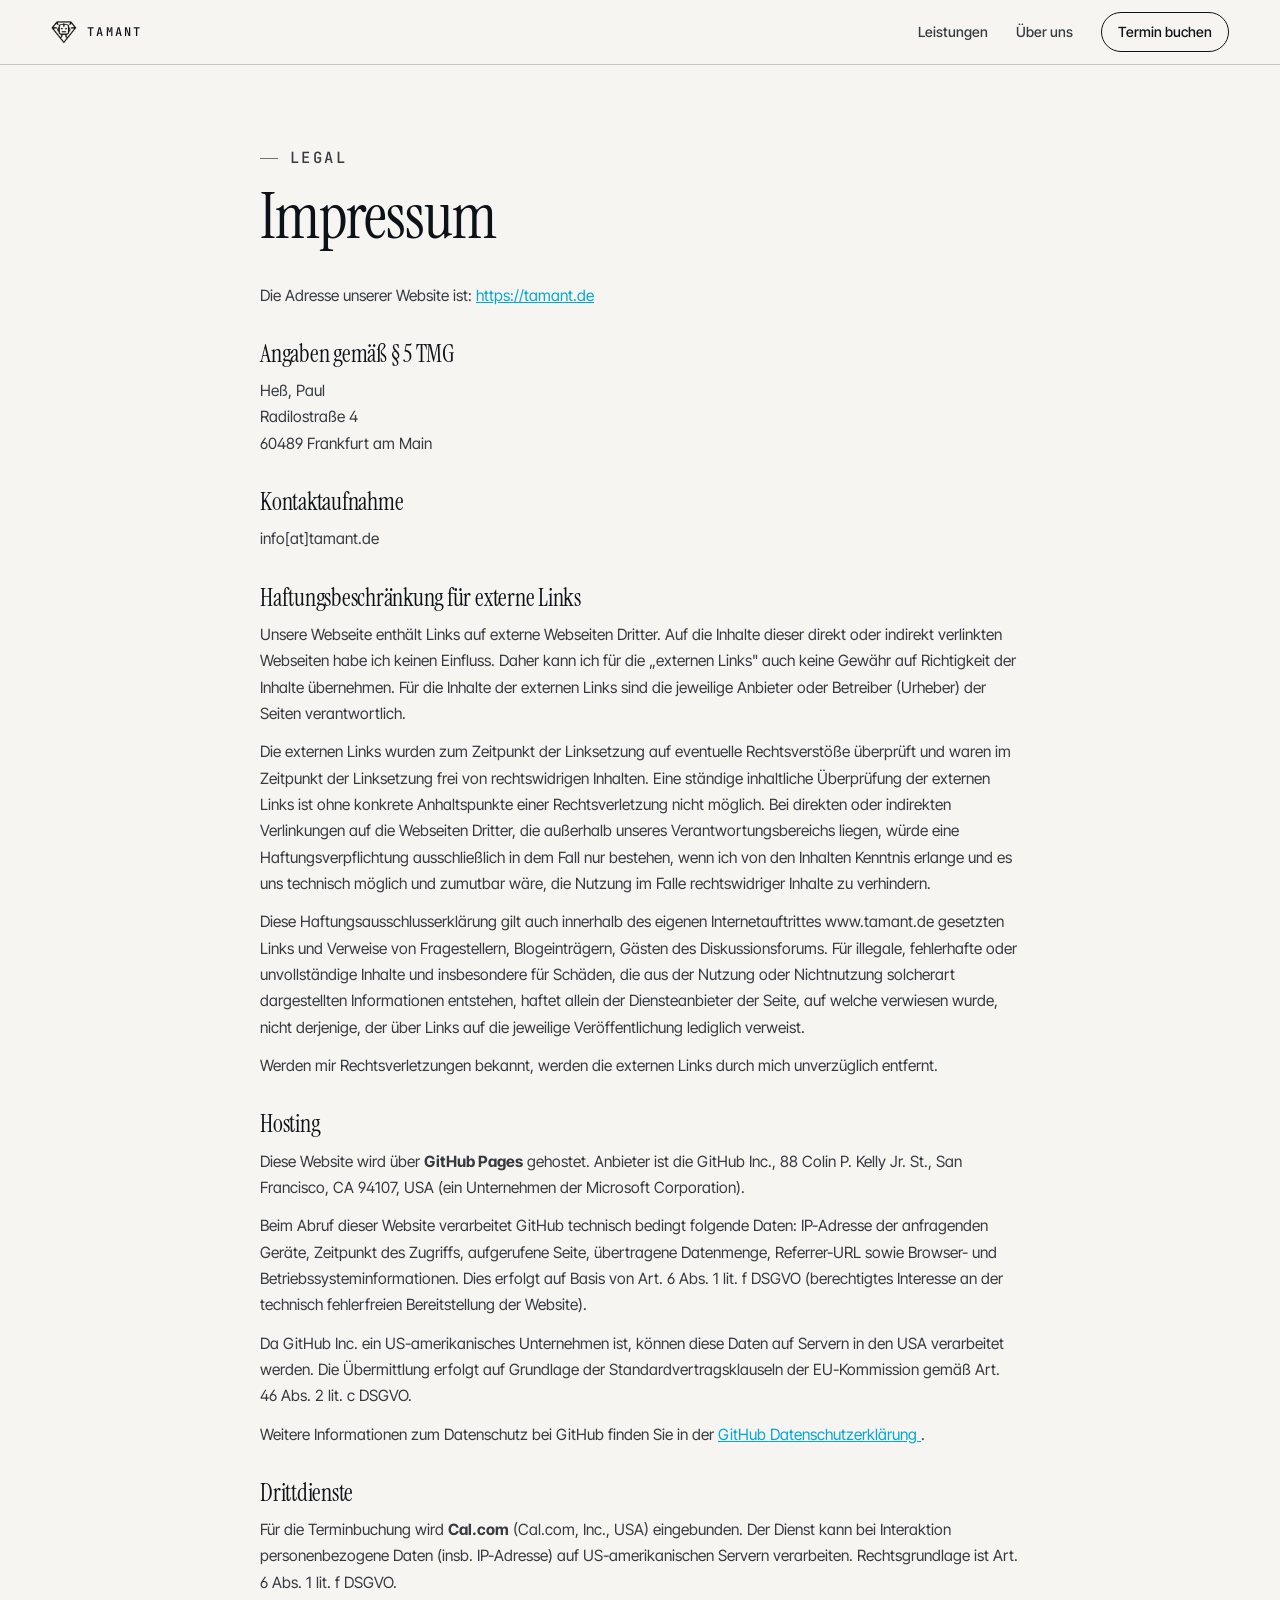
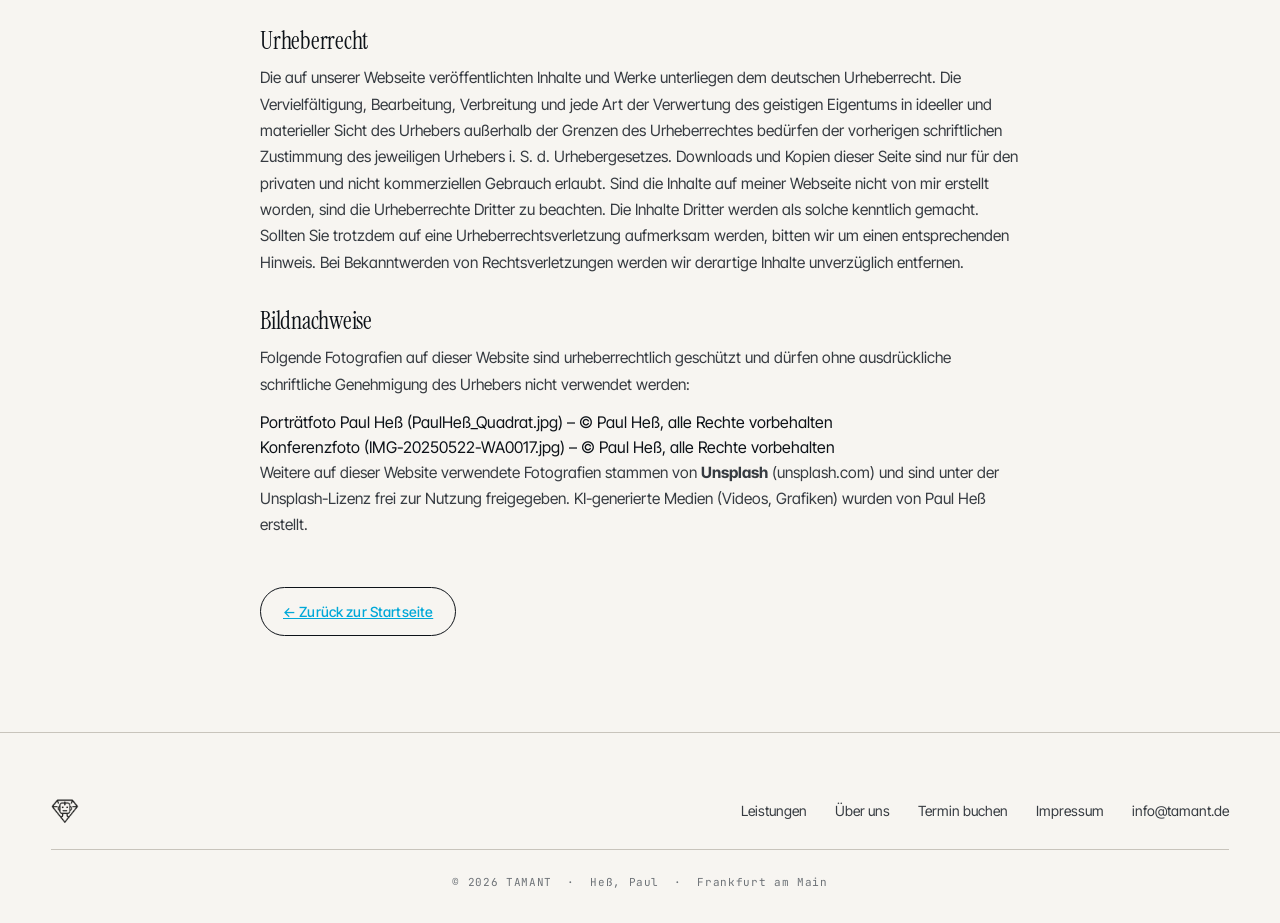
==== commit d6cd56b1: "Voiceflow anpassung" ====
--- a/impressum.html
+++ b/impressum.html
@@ -118,11 +118,9 @@
         <h2>Drittdienste</h2>
         <p>
           Für die Terminbuchung wird <strong>Cal.com</strong> (Cal.com, Inc.,
-          USA) eingebunden. Für den Chatbot wird <strong>Voiceflow</strong>
-          (Voiceflow Inc., Kanada/USA) verwendet. Beide Dienste können bei
-          Interaktion personenbezogene Daten (insb. IP-Adresse) auf
-          US-amerikanischen Servern verarbeiten. Rechtsgrundlage ist
-          Art. 6 Abs. 1 lit. f DSGVO.
+          USA) eingebunden. Der Dienst kann bei Interaktion personenbezogene
+          Daten (insb. IP-Adresse) auf US-amerikanischen Servern verarbeiten.
+          Rechtsgrundlage ist Art. 6 Abs. 1 lit. f DSGVO.
         </p>
 
         <h2>Urheberrecht</h2>
@@ -186,26 +184,6 @@
     </div>
   </footer>
 
-  <!-- Voiceflow Chatbot -->
-  <script>
-    (function(d, t) {
-      var v = d.createElement(t), s = d.getElementsByTagName(t)[0];
-      v.onload = function() {
-        window.voiceflow.chat.load({
-          verify: { projectID: '68f63f50d2c4f43dfe952acd' },
-          url: 'https://general-runtime.voiceflow.com',
-          versionID: 'production',
-          voice: {
-            url: "https://runtime-api.voiceflow.com"
-          }
-        });
-      };
-      v.src = "https://cdn.voiceflow.com/widget-next/bundle.mjs";
-      v.type = "text/javascript";
-      s.parentNode.insertBefore(v, s);
-    })(document, 'script');
-  </script>
-
   <script src="script.js"></script>
 </body>
 </html>
--- a/style.css
+++ b/style.css
@@ -273,6 +273,7 @@
   background: none;
   border: none;
   padding: 4px;
+  position: relative;
   z-index: 1001;
 }
 .nav-toggle span {
@@ -1071,6 +1072,32 @@
   .notebook-row .nb-action { text-align: left; justify-content: flex-start; }
 }
 
+/* ─── Hero: graph as inline block on mobile, not overlay ─── */
+@media (max-width: 900px) {
+  .hero {
+    min-height: auto;
+    display: flex;
+    flex-direction: column;
+  }
+  .hero-content {
+    min-height: auto;
+    padding: 56px 0 32px;
+    padding-left: var(--gutter);
+    padding-right: var(--gutter);
+    order: 1;
+  }
+  .hero-graph {
+    position: relative;
+    inset: auto;
+    width: 100%;
+    height: clamp(260px, 50vw, 360px);
+    order: 2;
+    border-top: 1px solid var(--hairline);
+    overflow: hidden;
+  }
+  .hero-side { display: none; }
+}
+
 @media (max-width: 768px) {
   body { font-size: 15px; }
   .section,
@@ -1082,18 +1109,24 @@
   .nav-links {
     display: none;
     position: fixed;
-    inset: 0;
+    top: 64px;
+    left: 0;
+    right: 0;
+    bottom: 0;
     background: var(--paper);
     flex-direction: column;
     align-items: center;
-    justify-content: center;
+    justify-content: flex-start;
+    padding: 48px 24px;
     gap: 28px;
     z-index: 999;
+    border-top: 1px solid var(--hairline);
+    overflow-y: auto;
   }
   .nav-links.open { display: flex; }
-  .nav-links a { font-size: 18px; font-family: var(--serif); letter-spacing: 0; }
+  .nav-links a { font-size: 22px; font-family: var(--serif); letter-spacing: 0; }
   .nav-toggle  { display: flex; }
-  .nav-cta     { font-family: var(--sans) !important; font-size: 16px !important; padding: 12px 24px !important; }
+  .nav-cta     { font-family: var(--sans) !important; font-size: 16px !important; padding: 12px 24px !important; margin-top: 12px; }
 
   .hero-corner.bl,
   .hero-corner.br { font-size: 9px; letter-spacing: 0.1em; }
@@ -1114,7 +1147,7 @@
 
 @media (max-width: 480px) {
   :root { --gutter: 20px; }
-  .hero-content { padding: 60px 0 40px; }
+  .hero-content { padding: 60px var(--gutter) 40px; }
   .actor-card,
   .project-card { padding: 28px 22px; min-height: auto; }
   .ki-critical  { padding: 24px 20px; }
